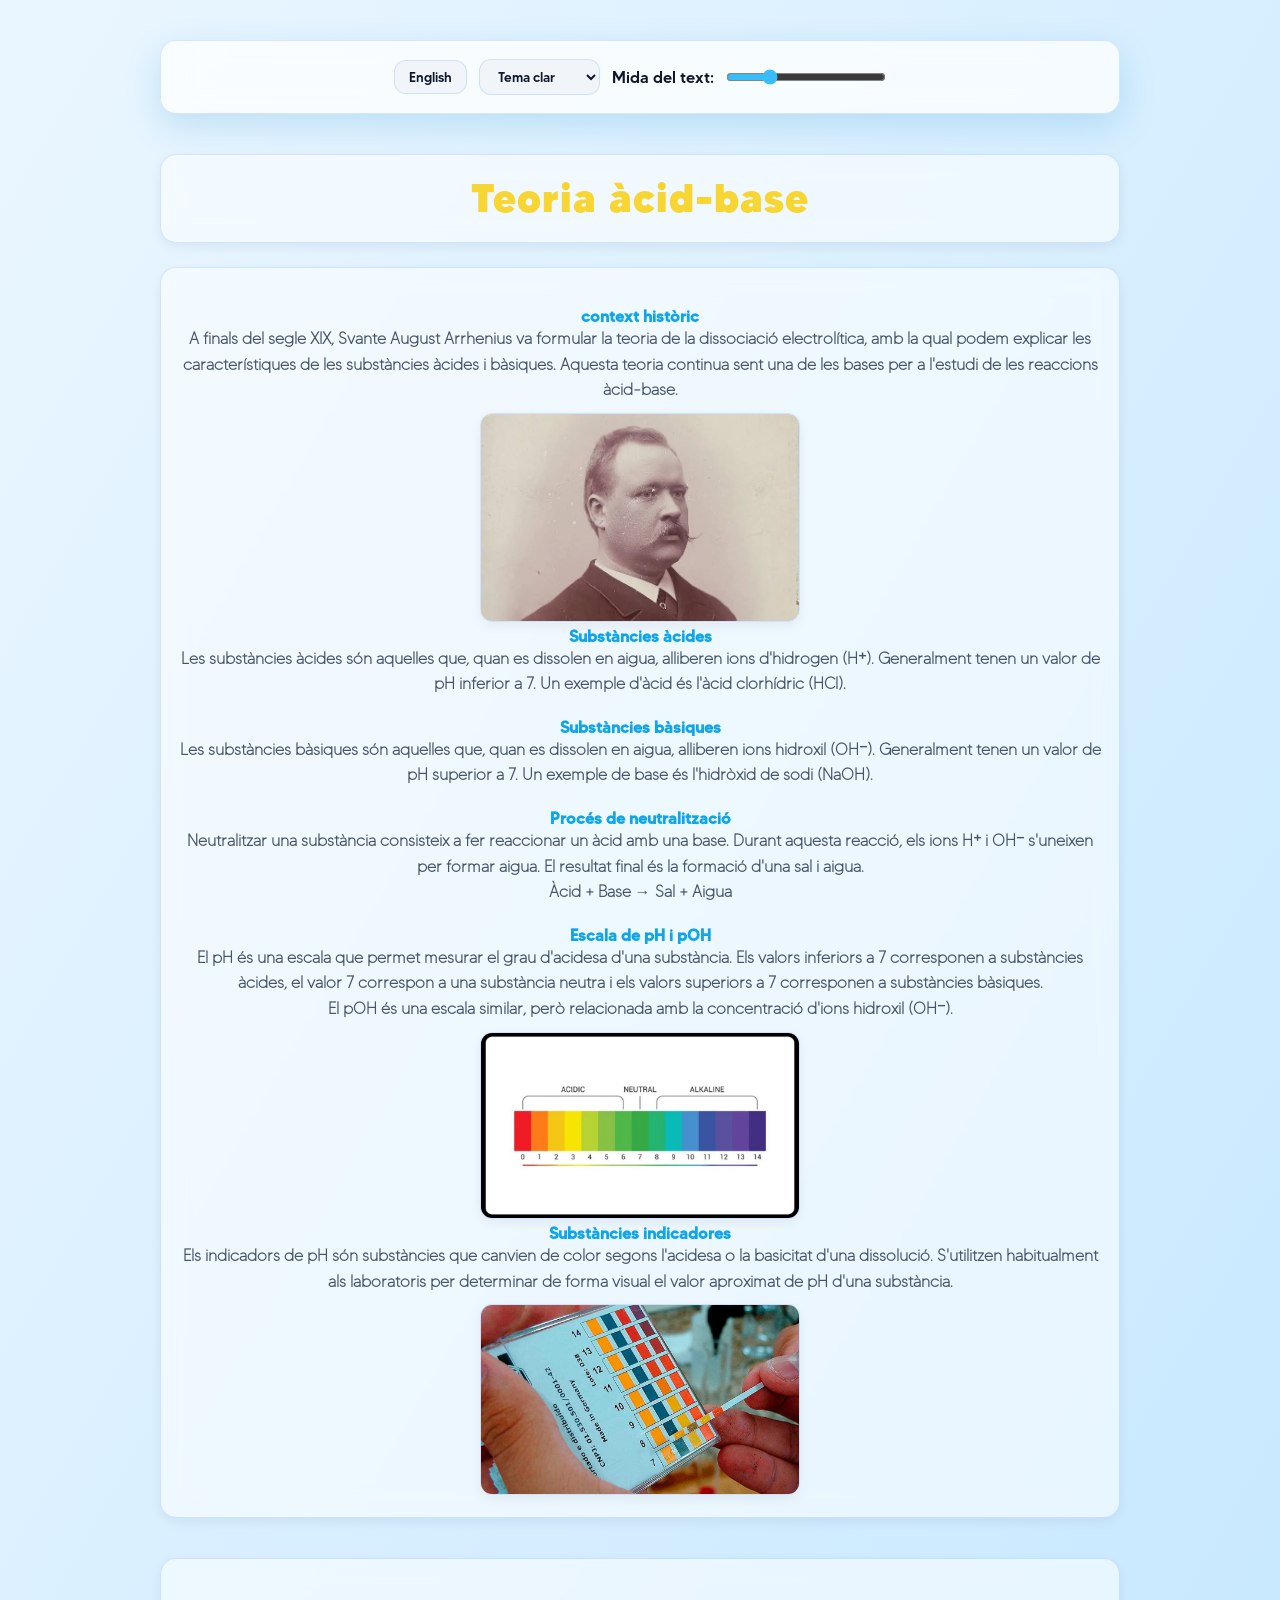
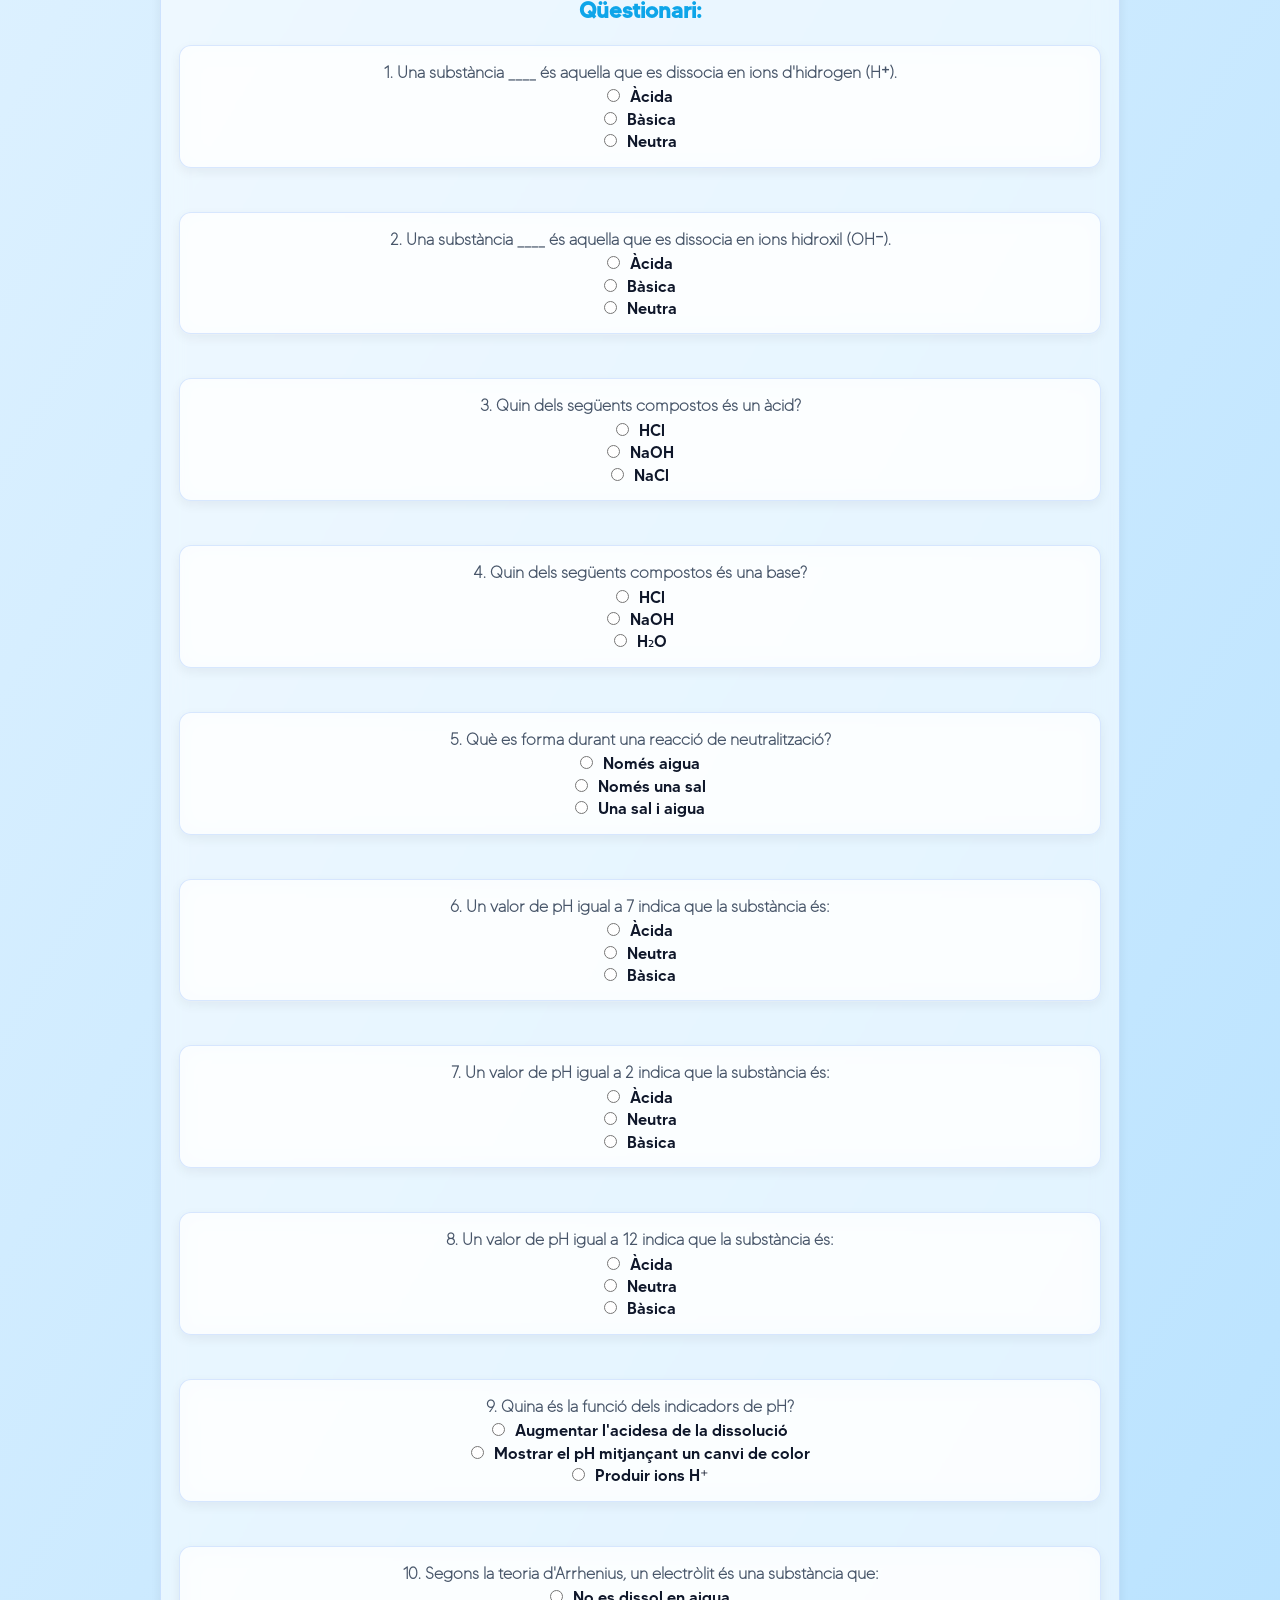
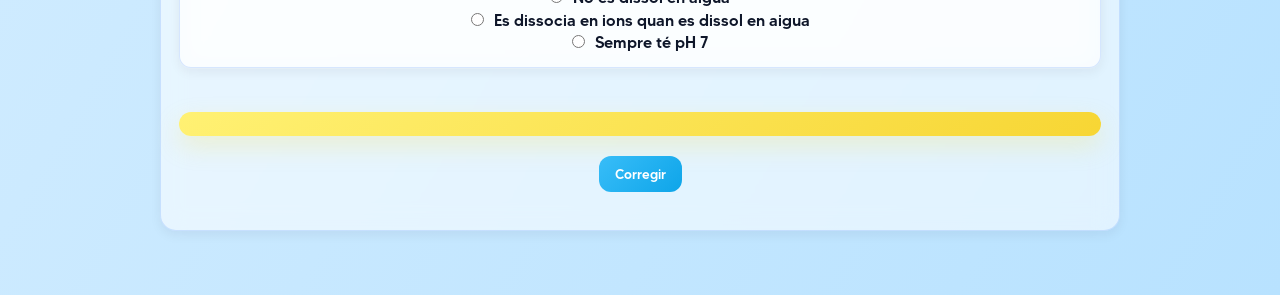
==== html_simulator.html @ 4e43cab1 "broken links" ====
<!doctype html>
<html lang="en">
  <head>
    <meta charset="UTF-8" />
    <meta name="viewport" content="width=device-width, initial-scale=1.0" />
    <link
      rel="icon"
      type="image/png"
      href="folder_images/images_icon/favicon.png"
    />
    <link
      id="paletteCSS"
      rel="stylesheet"
      href="folders_css/css_palette_light.css"
    />

    <link rel="stylesheet" href="folders_css/css_base_simulator.css" />

    <title>simulator_page</title>
  </head>

  <body>
    <header>
      <div id="settings">
        <button id="languageButton">English</button>

        <select id="themeSelector">
          <option value="default">Tema clar</option>
          <option value="dark">Tema fosc</option>
          <option value="highContrast">Alt contrast</option>
        </select>

        <label for="fontSlider">Mida del text:</label>

        <input type="range" id="fontSlider" min="14" max="30" value="18" />
      </div>
    </header>

    <main>
      <div id="header">
        <h1 id="pageTitle">Teoria àcid-base</h1>
      </div>

      <div id="main_text">
        <br />
        <h2 id="historicTitle">context històric</h2>
        <p id="historicText">
          A finals del segle XIX, Svante August Arrhenius va formular la teoria
          de la dissociació electrolítica, amb la qual podem explicar les
          característiques de les substàncies àcides i bàsiques. Aquesta teoria
          continua sent una de les bases per a l'estudi de les reaccions
          àcid-base.
        </p>
        <img src="/folder_images/images_teoria/Arrhenius.png" alt="fotografia d'Arrhenius">
        <br />
        <h2 id="acidsTitle">Substàncies àcides</h2>
        <p id="acidsText">
          Les substàncies àcides són aquelles que, quan es dissolen en aigua,
          alliberen ions d'hidrogen (H⁺). Generalment tenen un valor de pH
          inferior a 7. Un exemple d'àcid és l'àcid clorhídric (HCl).
        </p>
        <br />
        <h2 id="basesTitle">Substàncies bàsiques</h2>
        <p id="basesText">
          Les substàncies bàsiques són aquelles que, quan es dissolen en aigua,
          alliberen ions hidroxil (OH⁻). Generalment tenen un valor de pH
          superior a 7. Un exemple de base és l'hidròxid de sodi (NaOH).
        </p>
        <br />
        <h2 id="neutralizationTitle">Procés de neutralització</h2>
        <p id="neutralizationText">
          Neutralitzar una substància consisteix a fer reaccionar un àcid amb
          una base. Durant aquesta reacció, els ions H⁺ i OH⁻ s'uneixen per
          formar aigua. El resultat final és la formació d'una sal i aigua.
          <br />
          Àcid + Base → Sal + Aigua
        </p>
        <br />
        <h2 id="pHTitle">Escala de pH i pOH</h2>
        <p id="pHText">
          El pH és una escala que permet mesurar el grau d'acidesa d'una
          substància. Els valors inferiors a 7 corresponen a substàncies àcides,
          el valor 7 correspon a una substància neutra i els valors superiors a
          7 corresponen a substàncies bàsiques. <br />
          El pOH és una escala similar, però relacionada amb la concentració
          d'ions hidroxil (OH⁻).
        </p>
        <img src="/folder_images/images_teoria/escala.png" alt="escala de pH">
        <br />
        <h2 id="indicatorsTitle">Substàncies indicadores</h2>
        <p id="indicatorsText">
          Els indicadors de pH són substàncies que canvien de color segons
          l'acidesa o la basicitat d'una dissolució. S'utilitzen habitualment
          als laboratoris per determinar de forma visual el valor aproximat de
          pH d'una substància.
        </p>
        <img src="/folder_images/images_teoria/paper.png" alt="paper indicador">
        <br />
      </main>

      <div id="game">
        <br />
        <h2 id="quizTitle">Qüestionari:</h2>
        <br />
        <div class="question">
          <p id="q1text">
            1. Una substància ____ és aquella que es dissocia en ions d'hidrogen
            (H⁺).
          </p>

          <label
            ><input type="radio" name="q1" value="a" />
            <span id="q1a">Àcida</span></label
          ><br />
          <label
            ><input type="radio" name="q1" value="b" />
            <span id="q1b">Bàsica</span></label
          ><br />
          <label
            ><input type="radio" name="q1" value="c" />
            <span id="q1c">Neutra</span></label
          ><br />
        </div>

        <br />

        <div class="question">
          <p id="q2text">
            2. Una substància ____ és aquella que es dissocia en ions hidroxil
            (OH⁻).
          </p>

          <label
            ><input type="radio" name="q2" value="a" />
            <span id="q2a">Àcida</span></label
          ><br />
          <label
            ><input type="radio" name="q2" value="b" />
            <span id="q2b">Bàsica</span></label
          ><br />
          <label
            ><input type="radio" name="q2" value="c" />
            <span id="q2c">Neutra</span></label
          ><br />
        </div>

        <br />

        <div class="question">
          <p id="q3text">3. Quin dels següents compostos és un àcid?</p>

          <label
            ><input type="radio" name="q3" value="a" />
            <span id="q3a">HCl</span></label
          ><br />
          <label
            ><input type="radio" name="q3" value="b" />
            <span id="q3b">NaOH</span></label
          ><br />
          <label
            ><input type="radio" name="q3" value="c" />
            <span id="q3c">NaCl</span></label
          ><br />
        </div>

        <br />

        <div class="question">
          <p id="q4text">4. Quin dels següents compostos és una base?</p>

          <label
            ><input type="radio" name="q4" value="a" />
            <span id="q4a">HCl</span></label
          ><br />
          <label
            ><input type="radio" name="q4" value="b" />
            <span id="q4b">NaOH</span></label
          ><br />
          <label
            ><input type="radio" name="q4" value="c" />
            <span id="q4c">H₂O</span></label
          ><br />
        </div>

        <br />

        <div class="question">
          <p id="q5text">
            5. Què es forma durant una reacció de neutralització?
          </p>

          <label
            ><input type="radio" name="q5" value="a" />
            <span id="q5a">Només aigua</span></label
          ><br />
          <label
            ><input type="radio" name="q5" value="b" />
            <span id="q5b">Només una sal</span></label
          ><br />
          <label
            ><input type="radio" name="q5" value="c" />
            <span id="q5c">Una sal i aigua</span></label
          ><br />
        </div>

        <br />

        <div class="question">
          <p id="q6text">
            6. Un valor de pH igual a 7 indica que la substància és:
          </p>

          <label
            ><input type="radio" name="q6" value="a" />
            <span id="q6a">Àcida</span></label
          ><br />
          <label
            ><input type="radio" name="q6" value="b" />
            <span id="q6b">Neutra</span></label
          ><br />
          <label
            ><input type="radio" name="q6" value="c" />
            <span id="q6c">Bàsica</span></label
          ><br />
        </div>

        <br />

        <div class="question">
          <p id="q7text">
            7. Un valor de pH igual a 2 indica que la substància és:
          </p>

          <label
            ><input type="radio" name="q7" value="a" />
            <span id="q7a">Àcida</span></label
          ><br />
          <label
            ><input type="radio" name="q7" value="b" />
            <span id="q7b">Neutra</span></label
          ><br />
          <label
            ><input type="radio" name="q7" value="c" />
            <span id="q7c">Bàsica</span></label
          ><br />
        </div>

        <br />

        <div class="question">
          <p id="q8text">
            8. Un valor de pH igual a 12 indica que la substància és:
          </p>

          <label
            ><input type="radio" name="q8" value="a" />
            <span id="q8a">Àcida</span></label
          ><br />
          <label
            ><input type="radio" name="q8" value="b" />
            <span id="q8b">Neutra</span></label
          ><br />
          <label
            ><input type="radio" name="q8" value="c" />
            <span id="q8c">Bàsica</span></label
          ><br />
        </div>

        <br />

        <div class="question">
          <p id="q9text">9. Quina és la funció dels indicadors de pH?</p>

          <label
            ><input type="radio" name="q9" value="a" />
            <span id="q9a">Augmentar l'acidesa de la dissolució</span></label
          ><br />
          <label
            ><input type="radio" name="q9" value="b" />
            <span id="q9b"
              >Mostrar el pH mitjançant un canvi de color</span
            ></label
          ><br />
          <label
            ><input type="radio" name="q9" value="c" />
            <span id="q9c">Produir ions H⁺</span></label
          ><br />
        </div>

        <br />

        <div class="question">
          <p id="q10text">
            10. Segons la teoria d'Arrhenius, un electròlit és una substància
            que:
          </p>

          <label
            ><input type="radio" name="q10" value="a" />
            <span id="q10a">No es dissol en aigua</span></label
          ><br />
          <label
            ><input type="radio" name="q10" value="b" />
            <span id="q10b"
              >Es dissocia en ions quan es dissol en aigua</span
            ></label
          ><br />
          <label
            ><input type="radio" name="q10" value="c" />
            <span id="q10c">Sempre té pH 7</span></label
          ><br />
        </div>

        <br />
        <p id="resultat"></p>
        <br />

        <button id="res">Corregir</button>

        <br /><br />
      </div>
    </div>
    <div id="loader"></div>

    <script src="folders_js/corregir_resultat.js"></script>
    <script src="folders_js/accessibility.js"></script>
    <script src="folders_js/loader.js"></script>
  </body>
</html>
---- folders_css/css_palette_light.css ----
:root {
  /* =========================
     BACKGROUND SYSTEM
  ========================= */

  --bg-1: #eaf6ff;
  --bg-2: #9fd8ff;
  --bg-3: #349edf;

  --bg-gradient: linear-gradient(
    120deg,
    var(--bg-1),
    var(--bg-2),
    var(--bg-3)
  );

  /* animated background */
  --bg-size: 300% 300%;

  /* =========================
     SURFACES / GLASS
  ========================= */

  --glass: rgba(255, 255, 255, 0.55);
  --glass-strong: rgba(255, 255, 255, 0.75);

  --surface: rgba(255, 255, 255, 0.9);
  --surface-soft: rgba(255, 255, 255, 0.65);
  --surface-alt: #f1f5f9;

  /* =========================
     TEXT
  ========================= */

  --text: #0f172a;
  --muted: #475569;

  /* =========================
     PRIMARY BLUE SYSTEM
  ========================= */

  --primary: #38bdf8;
  --primary-dark: #0ea5e9;

  --primary-hover-gradient: linear-gradient(
    135deg,
    var(--primary),
    var(--primary-dark)
  );

  /* =========================
     ACCENT YELLOW SYSTEM
  ========================= */

  --accent: #f7d634;
  --accent-light: #fff173;

  --accent-gradient: linear-gradient(
    135deg,
    var(--accent-light),
    var(--accent)
  );

  /* =========================
     BORDERS
  ========================= */

  --border: rgba(59, 130, 246, 0.18);
  --border-soft: rgba(15, 23, 42, 0.08);

  /* =========================
     SHADOWS
  ========================= */

  --shadow: 0 12px 35px rgba(2, 132, 199, 0.18);
  --shadow-soft: 0 4px 12px rgba(15, 23, 42, 0.06);
  --shadow-hover: 0 18px 45px rgba(2, 132, 199, 0.22);

  --shadow-accent: 0 10px 25px rgba(253, 224, 71, 0.25);

  /* =========================
     EFFECTS
  ========================= */

  --blur: blur(12px);
  --blur-strong: blur(14px);

  /* =========================
     RADIUS / SPACING
  ========================= */

  --radius: 16px;
  --radius-sm: 12px;
}
---- folders_css/css_base_simulator.css ----
@font-face {
  font-family: bold_font;
  src: url(../folders_fonts/black.otf);
}@font-face {
  font-family:medium_font;
  src: url(../folders_fonts/medium.otf);
}@font-face {
   font-family:thin_font;
  src: url(../folders_fonts/thin.otf);
}

* {
  margin: 0;
  padding: 0;
  box-sizing: border-box;
  font-family: medium_font;
  justify-content: center;
  align-items: center;
}

#main_text,
#main_text * {
  font-size: inherit;
}

/* =========================
   BODY (ANIMATED GRADIENT)
========================= */

body {
  width: 100%;
  max-width: 1000px;
  margin: 0 auto;

  padding: 40px 20px;

  display: grid;
  gap: 16px;

  color: var(--text);

  background: var(--bg-gradient);
  background-size: var(--bg-size);

  animation: bgFlow 12s ease infinite;
  align-items: center;

}

@keyframes bgFlow {
  0% { background-position: 0% 50%; }
  50% { background-position: 100% 50%; }
  100% { background-position: 0% 50%; }
}

/* =========================
   TYPOGRAPHY
========================= */

h1 {
  align-items: center;
  justify-content: center;
  text-align: center;
  font-size: 40px;
  letter-spacing: 1px;
  color: var(--accent);
  font-family: bold_font;
}

h2 {
    align-items: center;
  justify-content: center;
  text-align: center;
  font-size: 22px;
  color: var(--primary-dark);
  font-family: medium_font;
}

p {
  color: var(--muted);
  line-height: 1.6;
  font-family: thin_font;
  font-weight: bold;
}

/* =========================
   CONTAINERS
========================= */

div {
    align-items: center;
  justify-content: center;
  text-align: center;
  background: var(--glass);
  border: 1px solid var(--border);

  border-radius: var(--radius);
  box-shadow: var(--shadow-soft);

  backdrop-filter: var(--blur);

  padding: 18px;

  transition: transform 0.25s ease, box-shadow 0.25s ease;
margin-bottom: 24px;
}


div:hover {
  transform: translateY(-2px);
  box-shadow: var(--shadow-hover);
}

/* =========================
   SETTINGS BAR
========================= */

#settings {
  display: flex;
  gap: 12px;
  align-items: center;
  flex-wrap: wrap;

  background: var(--glass-strong);
  backdrop-filter: var(--blur-strong);

  border: 1px solid var(--border);

  border-radius: var(--radius);

  box-shadow: var(--shadow);
}

/* =========================
   BUTTONS
========================= */

button,
select {
  padding: 8px 14px;

  border-radius: var(--radius-sm);
  border: 1px solid var(--border);

  background: var(--surface-alt);
  color: var(--text);

  cursor: pointer;

  transition: all 0.2s ease;
}

button:hover,
select:hover {
  background: var(--primary);
  color: white;
  border-color: var(--primary);
}

/* =========================
   SLIDER
========================= */

input[type="range"] {
  width: 160px;
  accent-color: var(--primary);
}

/* =========================
   QUESTIONS
========================= */

.question {
  padding: 14px;
  border-radius: var(--radius-sm);

  background: var(--surface-soft);
  border: 1px solid var(--border);

  backdrop-filter: var(--blur);
}

.question:hover {
  transform: scale(1.01);
  transition: 0.2s ease;
}

/* =========================
   IMAGES
========================= */

img {
  width: 100%;
  max-width: 320px;

  margin-top: 10px;

  border-radius: var(--radius-sm);
  border: 1px solid var(--border);

  box-shadow: var(--shadow-soft);

  transition: transform 0.3s ease;
}

img:hover {
  transform: scale(1.02) rotate(0.3deg);
}

/* =========================
   RESULT BOX
========================= */

#resultat {
  font-size: 18px;
  font-weight: 600;

  padding: 12px;
  border-radius: var(--radius-sm);

  background: var(--accent-gradient);
  color: var(--text);

  box-shadow: var(--shadow-accent);

  animation: popIn 0.4s ease;
}

@keyframes popIn {
  from {
    opacity: 0;
    transform: scale(0.95);
  }
  to {
    opacity: 1;
    transform: scale(1);
  }
}

/* =========================
   BUTTON PRIMARY
========================= */

#res {
  padding: 10px 16px;
  border-radius: var(--radius-sm);

  background: var(--primary-hover-gradient);
  color: white;

  border: none;
  cursor: pointer;

  transition: all 0.2s ease;
}

#res:hover {
  filter: brightness(1.1);
  transform: translateY(-2px);
}

#res:active {
  transform: scale(0.98);
}



.question label {
  font-size: inherit;
  line-height: 1.4;
}

.question input {
  transform: scale(1);
  margin-right: 6px;
}


#main_text {
  --font-size: 18px;
  font-size: var(--font-size);
}

#main_text,
#main_text * {
  font-size: inherit;
}



#loader {
  position: fixed;
  inset: 0;
  z-index: 9999;

  background: linear-gradient(120deg, #1a72d7, #003297);

  display: flex;
  justify-content: center;
  align-items: center;

  opacity: 1;
  transition: opacity 0.5s ease;
}
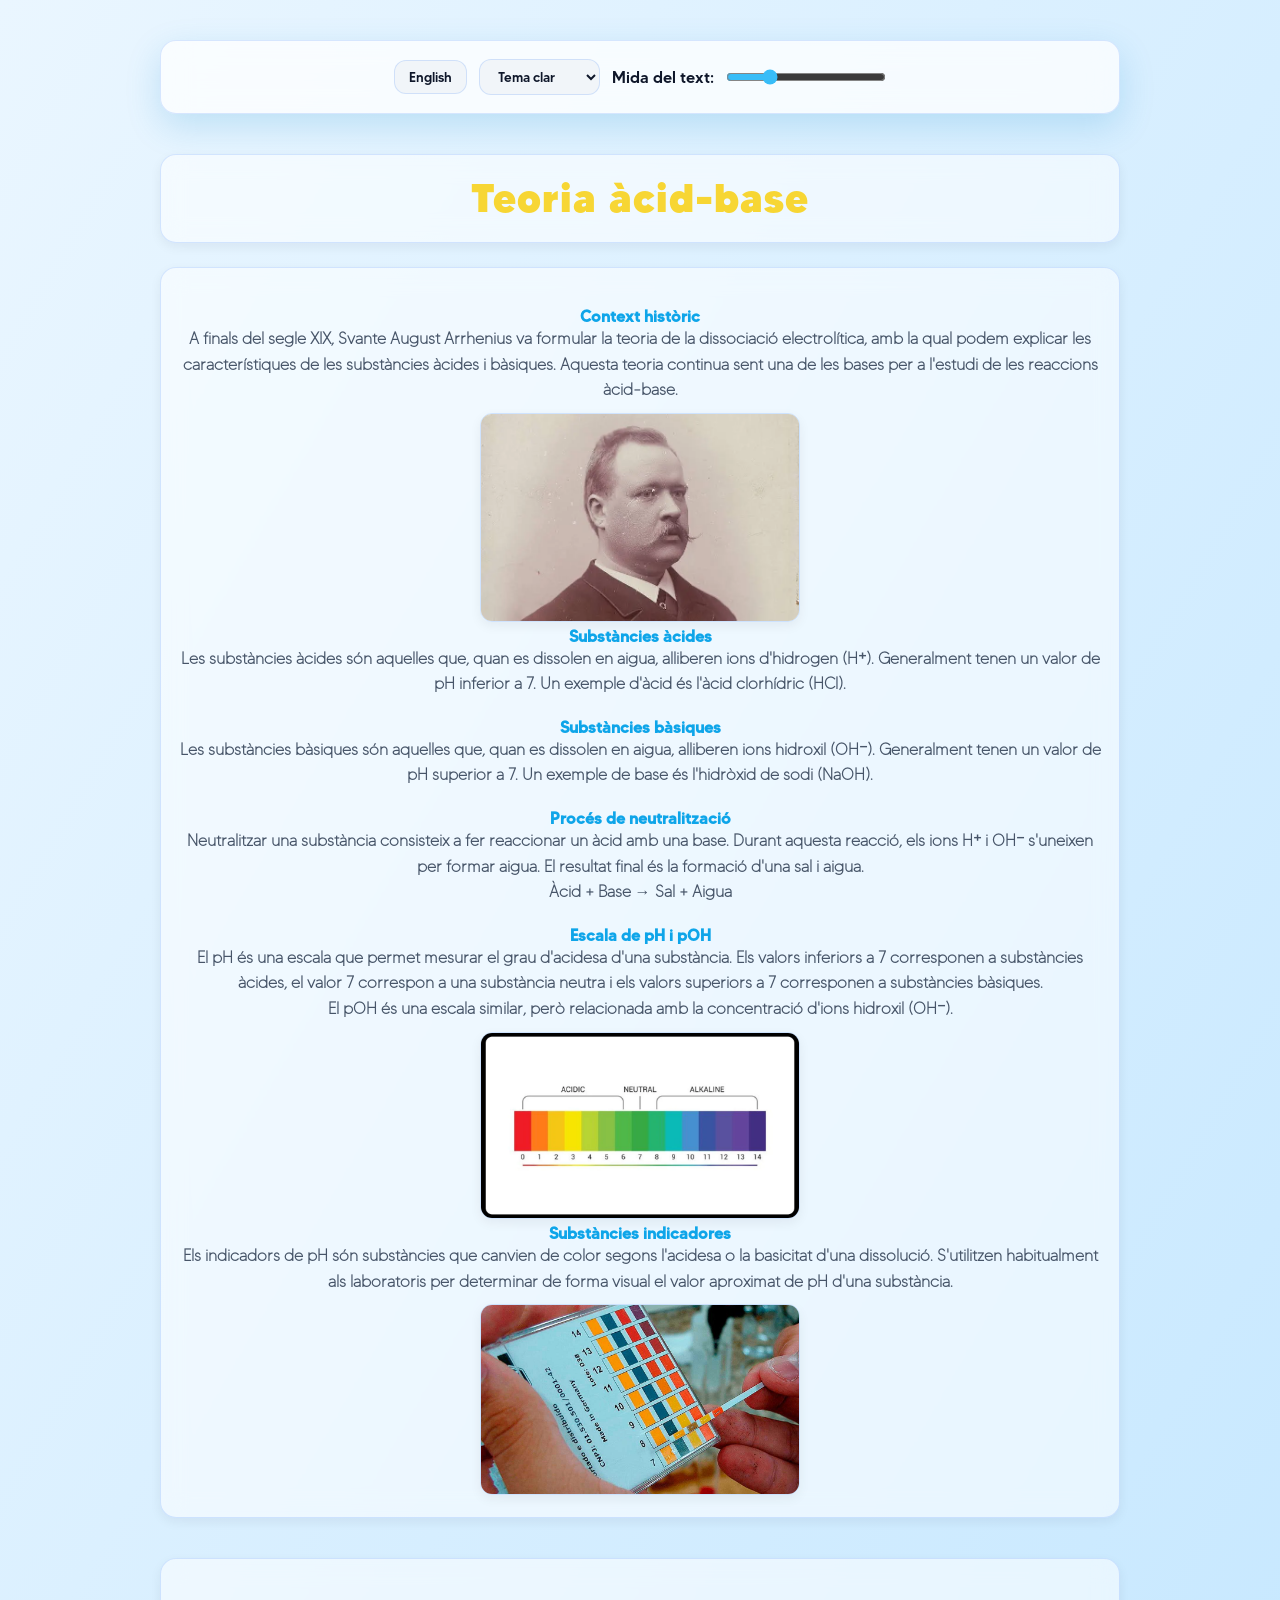
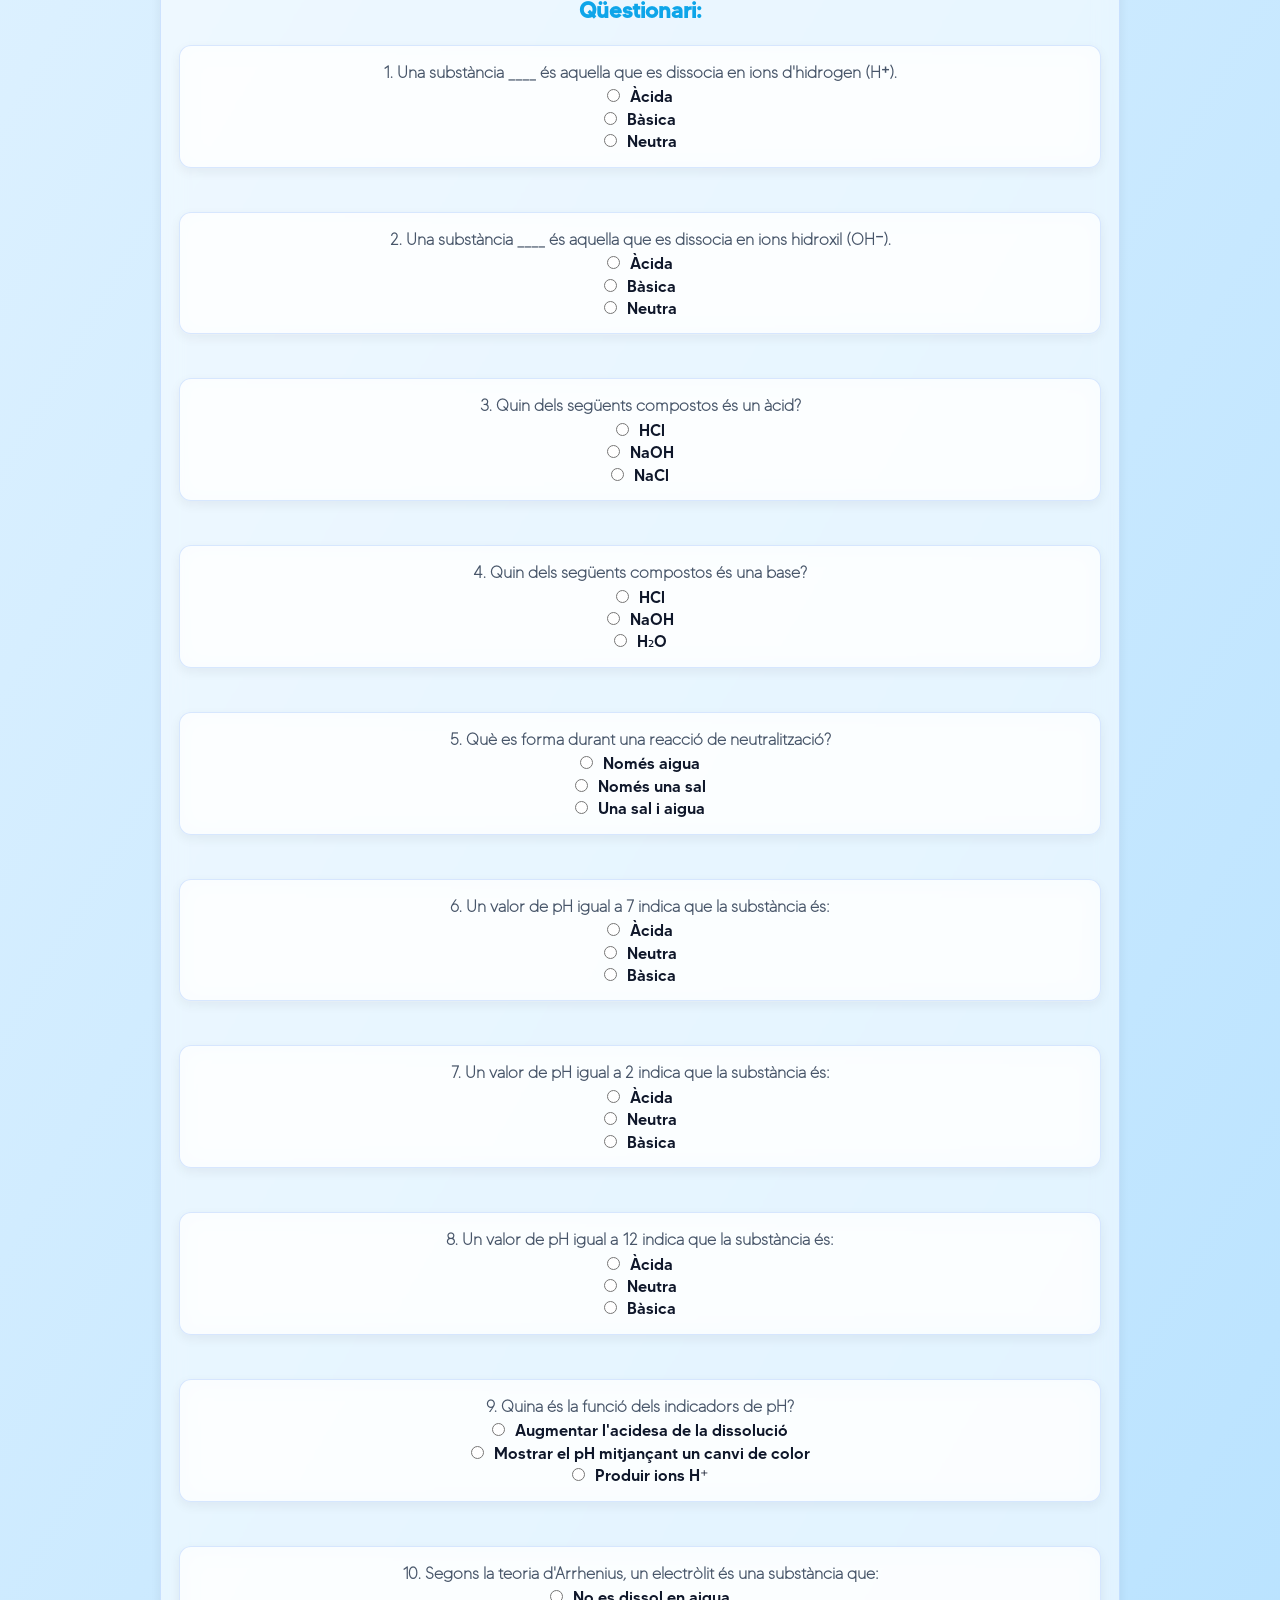
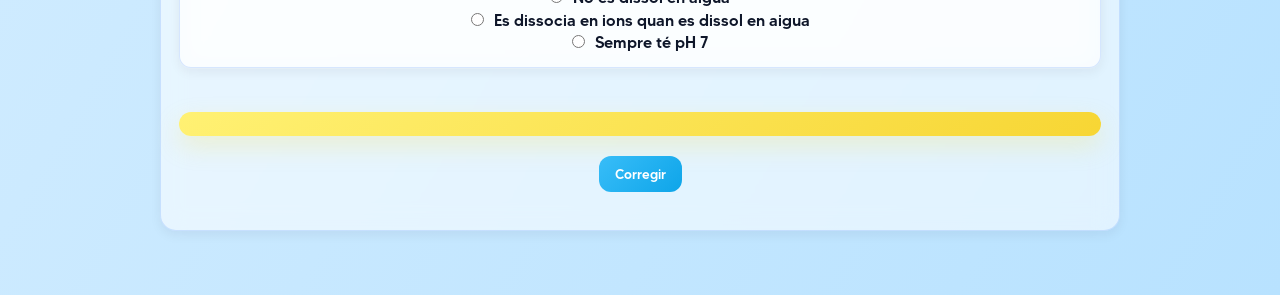
==== commit 67e2ef64: "for Andy" ====
--- a/html_simulator.html
+++ b/html_simulator.html
@@ -1,329 +1,260 @@
 <!doctype html>
-<html lang="en">
-  <head>
-    <meta charset="UTF-8" />
-    <meta name="viewport" content="width=device-width, initial-scale=1.0" />
-    <link
-      rel="icon"
-      type="image/png"
-      href="folder_images/images_icon/favicon.png"
-    />
-    <link
-      id="paletteCSS"
-      rel="stylesheet"
-      href="folders_css/css_palette_light.css"
-    />
-
-    <link rel="stylesheet" href="folders_css/css_base_simulator.css" />
-
-    <title>simulator_page</title>
-  </head>
-
-  <body>
-    <header>
-      <div id="settings">
-        <button id="languageButton">English</button>
-
-        <select id="themeSelector">
-          <option value="default">Tema clar</option>
-          <option value="dark">Tema fosc</option>
-          <option value="highContrast">Alt contrast</option>
-        </select>
-
-        <label for="fontSlider">Mida del text:</label>
-
-        <input type="range" id="fontSlider" min="14" max="30" value="18" />
-      </div>
-    </header>
-
-    <main>
-      <div id="header">
-        <h1 id="pageTitle">Teoria àcid-base</h1>
-      </div>
-
-      <div id="main_text">
-        <br />
-        <h2 id="historicTitle">context històric</h2>
-        <p id="historicText">
-          A finals del segle XIX, Svante August Arrhenius va formular la teoria
-          de la dissociació electrolítica, amb la qual podem explicar les
-          característiques de les substàncies àcides i bàsiques. Aquesta teoria
-          continua sent una de les bases per a l'estudi de les reaccions
-          àcid-base.
-        </p>
-        <img src="/folder_images/images_teoria/Arrhenius.png" alt="fotografia d'Arrhenius">
-        <br />
-        <h2 id="acidsTitle">Substàncies àcides</h2>
-        <p id="acidsText">
-          Les substàncies àcides són aquelles que, quan es dissolen en aigua,
-          alliberen ions d'hidrogen (H⁺). Generalment tenen un valor de pH
-          inferior a 7. Un exemple d'àcid és l'àcid clorhídric (HCl).
-        </p>
-        <br />
-        <h2 id="basesTitle">Substàncies bàsiques</h2>
-        <p id="basesText">
-          Les substàncies bàsiques són aquelles que, quan es dissolen en aigua,
-          alliberen ions hidroxil (OH⁻). Generalment tenen un valor de pH
-          superior a 7. Un exemple de base és l'hidròxid de sodi (NaOH).
-        </p>
-        <br />
-        <h2 id="neutralizationTitle">Procés de neutralització</h2>
-        <p id="neutralizationText">
-          Neutralitzar una substància consisteix a fer reaccionar un àcid amb
-          una base. Durant aquesta reacció, els ions H⁺ i OH⁻ s'uneixen per
-          formar aigua. El resultat final és la formació d'una sal i aigua.
-          <br />
-          Àcid + Base → Sal + Aigua
-        </p>
-        <br />
-        <h2 id="pHTitle">Escala de pH i pOH</h2>
-        <p id="pHText">
-          El pH és una escala que permet mesurar el grau d'acidesa d'una
-          substància. Els valors inferiors a 7 corresponen a substàncies àcides,
-          el valor 7 correspon a una substància neutra i els valors superiors a
-          7 corresponen a substàncies bàsiques. <br />
-          El pOH és una escala similar, però relacionada amb la concentració
-          d'ions hidroxil (OH⁻).
-        </p>
-        <img src="/folder_images/images_teoria/escala.png" alt="escala de pH">
-        <br />
-        <h2 id="indicatorsTitle">Substàncies indicadores</h2>
-        <p id="indicatorsText">
-          Els indicadors de pH són substàncies que canvien de color segons
-          l'acidesa o la basicitat d'una dissolució. S'utilitzen habitualment
-          als laboratoris per determinar de forma visual el valor aproximat de
-          pH d'una substància.
-        </p>
-        <img src="/folder_images/images_teoria/paper.png" alt="paper indicador">
-        <br />
-      </main>
-
-      <div id="game">
-        <br />
-        <h2 id="quizTitle">Qüestionari:</h2>
-        <br />
-        <div class="question">
-          <p id="q1text">
-            1. Una substància ____ és aquella que es dissocia en ions d'hidrogen
-            (H⁺).
-          </p>
-
-          <label
-            ><input type="radio" name="q1" value="a" />
-            <span id="q1a">Àcida</span></label
-          ><br />
-          <label
-            ><input type="radio" name="q1" value="b" />
-            <span id="q1b">Bàsica</span></label
-          ><br />
-          <label
-            ><input type="radio" name="q1" value="c" />
-            <span id="q1c">Neutra</span></label
-          ><br />
-        </div>
-
-        <br />
-
-        <div class="question">
-          <p id="q2text">
-            2. Una substància ____ és aquella que es dissocia en ions hidroxil
-            (OH⁻).
-          </p>
-
-          <label
-            ><input type="radio" name="q2" value="a" />
-            <span id="q2a">Àcida</span></label
-          ><br />
-          <label
-            ><input type="radio" name="q2" value="b" />
-            <span id="q2b">Bàsica</span></label
-          ><br />
-          <label
-            ><input type="radio" name="q2" value="c" />
-            <span id="q2c">Neutra</span></label
-          ><br />
-        </div>
-
-        <br />
-
-        <div class="question">
-          <p id="q3text">3. Quin dels següents compostos és un àcid?</p>
-
-          <label
-            ><input type="radio" name="q3" value="a" />
-            <span id="q3a">HCl</span></label
-          ><br />
-          <label
-            ><input type="radio" name="q3" value="b" />
-            <span id="q3b">NaOH</span></label
-          ><br />
-          <label
-            ><input type="radio" name="q3" value="c" />
-            <span id="q3c">NaCl</span></label
-          ><br />
-        </div>
-
-        <br />
-
-        <div class="question">
-          <p id="q4text">4. Quin dels següents compostos és una base?</p>
-
-          <label
-            ><input type="radio" name="q4" value="a" />
-            <span id="q4a">HCl</span></label
-          ><br />
-          <label
-            ><input type="radio" name="q4" value="b" />
-            <span id="q4b">NaOH</span></label
-          ><br />
-          <label
-            ><input type="radio" name="q4" value="c" />
-            <span id="q4c">H₂O</span></label
-          ><br />
-        </div>
-
-        <br />
-
-        <div class="question">
-          <p id="q5text">
-            5. Què es forma durant una reacció de neutralització?
-          </p>
-
-          <label
-            ><input type="radio" name="q5" value="a" />
-            <span id="q5a">Només aigua</span></label
-          ><br />
-          <label
-            ><input type="radio" name="q5" value="b" />
-            <span id="q5b">Només una sal</span></label
-          ><br />
-          <label
-            ><input type="radio" name="q5" value="c" />
-            <span id="q5c">Una sal i aigua</span></label
-          ><br />
-        </div>
-
-        <br />
-
-        <div class="question">
-          <p id="q6text">
-            6. Un valor de pH igual a 7 indica que la substància és:
-          </p>
-
-          <label
-            ><input type="radio" name="q6" value="a" />
-            <span id="q6a">Àcida</span></label
-          ><br />
-          <label
-            ><input type="radio" name="q6" value="b" />
-            <span id="q6b">Neutra</span></label
-          ><br />
-          <label
-            ><input type="radio" name="q6" value="c" />
-            <span id="q6c">Bàsica</span></label
-          ><br />
-        </div>
-
-        <br />
-
-        <div class="question">
-          <p id="q7text">
-            7. Un valor de pH igual a 2 indica que la substància és:
-          </p>
-
-          <label
-            ><input type="radio" name="q7" value="a" />
-            <span id="q7a">Àcida</span></label
-          ><br />
-          <label
-            ><input type="radio" name="q7" value="b" />
-            <span id="q7b">Neutra</span></label
-          ><br />
-          <label
-            ><input type="radio" name="q7" value="c" />
-            <span id="q7c">Bàsica</span></label
-          ><br />
-        </div>
-
-        <br />
-
-        <div class="question">
-          <p id="q8text">
-            8. Un valor de pH igual a 12 indica que la substància és:
-          </p>
-
-          <label
-            ><input type="radio" name="q8" value="a" />
-            <span id="q8a">Àcida</span></label
-          ><br />
-          <label
-            ><input type="radio" name="q8" value="b" />
-            <span id="q8b">Neutra</span></label
-          ><br />
-          <label
-            ><input type="radio" name="q8" value="c" />
-            <span id="q8c">Bàsica</span></label
-          ><br />
-        </div>
-
-        <br />
-
-        <div class="question">
-          <p id="q9text">9. Quina és la funció dels indicadors de pH?</p>
-
-          <label
-            ><input type="radio" name="q9" value="a" />
-            <span id="q9a">Augmentar l'acidesa de la dissolució</span></label
-          ><br />
-          <label
-            ><input type="radio" name="q9" value="b" />
-            <span id="q9b"
-              >Mostrar el pH mitjançant un canvi de color</span
-            ></label
-          ><br />
-          <label
-            ><input type="radio" name="q9" value="c" />
-            <span id="q9c">Produir ions H⁺</span></label
-          ><br />
-        </div>
-
-        <br />
-
-        <div class="question">
-          <p id="q10text">
-            10. Segons la teoria d'Arrhenius, un electròlit és una substància
-            que:
-          </p>
-
-          <label
-            ><input type="radio" name="q10" value="a" />
-            <span id="q10a">No es dissol en aigua</span></label
-          ><br />
-          <label
-            ><input type="radio" name="q10" value="b" />
-            <span id="q10b"
-              >Es dissocia en ions quan es dissol en aigua</span
-            ></label
-          ><br />
-          <label
-            ><input type="radio" name="q10" value="c" />
-            <span id="q10c">Sempre té pH 7</span></label
-          ><br />
-        </div>
-
-        <br />
-        <p id="resultat"></p>
-        <br />
-
-        <button id="res">Corregir</button>
-
-        <br /><br />
-      </div>
-    </div>
-    <div id="loader"></div>
-
-    <script src="folders_js/corregir_resultat.js"></script>
-    <script src="folders_js/accessibility.js"></script>
-    <script src="folders_js/loader.js"></script>
-  </body>
-</html>
+<html lang="ca">
+
+<head>
+  <meta charset="UTF-8" />
+  <meta name="viewport" content="width=device-width, initial-scale=1.0" />
+  <link rel="icon" type="image/png" href="folders_images/images_icon/favicon.png" />
+  <link id="paletteCSS" rel="stylesheet" href="folders_css/css_palette_light.css" />
+
+  <link rel="stylesheet" href="folders_css/css_base_simulator.css" />
+
+  <title>simulator_page</title>
+</head>
+
+<body>
+  <header>
+    <div id="settings">
+      <button id="languageButton">English</button>
+
+      <select id="themeSelector">
+        <option value="default">Tema clar</option>
+        <option value="dark">Tema fosc</option>
+        <option value="highContrast">Alt contrast</option>
+      </select>
+
+      <label for="fontSlider">Mida del text:</label>
+
+      <input type="range" id="fontSlider" min="14" max="30" value="18" />
+    </div>
+  </header>
+
+  <main>
+    <div id="header">
+      <h1 id="pageTitle">Teoria àcid-base</h1>
+    </div>
+
+    <div id="main_text">
+      <br>
+      <h2 id="historicTitle">Context històric</h2>
+      <p id="historicText">
+        A finals del segle XIX, Svante August Arrhenius va formular la teoria
+        de la dissociació electrolítica, amb la qual podem explicar les
+        característiques de les substàncies àcides i bàsiques. Aquesta teoria
+        continua sent una de les bases per a l'estudi de les reaccions
+        àcid-base.
+      </p>
+      <img src="./folders_images/images_teoria/Arrhenius.png" alt="fotografia d'Arrhenius">
+      <br>
+      <h2 id="acidsTitle">Substàncies àcides</h2>
+      <p id="acidsText">
+        Les substàncies àcides són aquelles que, quan es dissolen en aigua,
+        alliberen ions d'hidrogen (H⁺). Generalment tenen un valor de pH
+        inferior a 7. Un exemple d'àcid és l'àcid clorhídric (HCl).
+      </p>
+      <br>
+      <h2 id="basesTitle">Substàncies bàsiques</h2>
+      <p id="basesText">
+        Les substàncies bàsiques són aquelles que, quan es dissolen en aigua,
+        alliberen ions hidroxil (OH⁻). Generalment tenen un valor de pH
+        superior a 7. Un exemple de base és l'hidròxid de sodi (NaOH).
+      </p>
+      <br>
+      <h2 id="neutralizationTitle">Procés de neutralització</h2>
+      <p id="neutralizationText">
+        Neutralitzar una substància consisteix a fer reaccionar un àcid amb
+        una base. Durant aquesta reacció, els ions H⁺ i OH⁻ s'uneixen per
+        formar aigua. El resultat final és la formació d'una sal i aigua.
+        <br>
+        Àcid + Base → Sal + Aigua
+      </p>
+      <br>
+      <h2 id="pHTitle">Escala de pH i pOH</h2>
+      <p id="pHText">
+        El pH és una escala que permet mesurar el grau d'acidesa d'una
+        substància. Els valors inferiors a 7 corresponen a substàncies àcides,
+        el valor 7 correspon a una substància neutra i els valors superiors a
+        7 corresponen a substàncies bàsiques. <br />
+        El pOH és una escala similar, però relacionada amb la concentració
+        d'ions hidroxil (OH⁻).
+      </p>
+      <img src="./folders_images/images_teoria/escala.png" alt="escala de pH">
+      <br>
+      <h2 id="indicatorsTitle">Substàncies indicadores</h2>
+      <p id="indicatorsText">
+        Els indicadors de pH són substàncies que canvien de color segons
+        l'acidesa o la basicitat d'una dissolució. S'utilitzen habitualment
+        als laboratoris per determinar de forma visual el valor aproximat de
+        pH d'una substància.
+      </p>
+      <img src="./folders_images/images_teoria/paper.png" alt="paper indicador">
+      <br>
+    </div>
+  </main>
+
+  <div id="game">
+    <br>
+    <h2 id="quizTitle">Qüestionari:</h2>
+    <br>
+    <div class="question">
+      <p id="q1text">
+        1. Una substància ____ és aquella que es dissocia en ions d'hidrogen
+        (H⁺).
+      </p>
+
+      <label><input type="radio" name="q1" value="a" />
+        <span id="q1a">Àcida</span></label><br>
+      <label><input type="radio" name="q1" value="b" />
+        <span id="q1b">Bàsica</span></label><br>
+      <label><input type="radio" name="q1" value="c" />
+        <span id="q1c">Neutra</span></label><br>
+    </div>
+
+    <br>
+
+    <div class="question">
+      <p id="q2text">
+        2. Una substància ____ és aquella que es dissocia en ions hidroxil
+        (OH⁻).
+      </p>
+
+      <label><input type="radio" name="q2" value="a" />
+        <span id="q2a">Àcida</span></label><br>
+      <label><input type="radio" name="q2" value="b" />
+        <span id="q2b">Bàsica</span></label><br>
+      <label><input type="radio" name="q2" value="c" />
+        <span id="q2c">Neutra</span></label><br>
+    </div>
+
+    <br>
+
+    <div class="question">
+      <p id="q3text">3. Quin dels següents compostos és un àcid?</p>
+
+      <label><input type="radio" name="q3" value="a" />
+        <span id="q3a">HCl</span></label><br>
+      <label><input type="radio" name="q3" value="b" />
+        <span id="q3b">NaOH</span></label><br>
+      <label><input type="radio" name="q3" value="c" />
+        <span id="q3c">NaCl</span></label><br>
+    </div>
+
+    <br>
+
+    <div class="question">
+      <p id="q4text">4. Quin dels següents compostos és una base?</p>
+
+      <label><input type="radio" name="q4" value="a" />
+        <span id="q4a">HCl</span></label><br>
+      <label><input type="radio" name="q4" value="b" />
+        <span id="q4b">NaOH</span></label><br>
+      <label><input type="radio" name="q4" value="c" />
+        <span id="q4c">H₂O</span></label><br>
+    </div>
+
+    <br>
+
+    <div class="question">
+      <p id="q5text">
+        5. Què es forma durant una reacció de neutralització?
+      </p>
+
+      <label><input type="radio" name="q5" value="a" />
+        <span id="q5a">Només aigua</span></label><br>
+      <label><input type="radio" name="q5" value="b">
+        <span id="q5b">Només una sal</span></label><br>
+      <label><input type="radio" name="q5" value="c" />
+        <span id="q5c">Una sal i aigua</span></label><br>
+    </div>
+
+    <br>
+
+    <div class="question">
+      <p id="q6text">
+        6. Un valor de pH igual a 7 indica que la substància és:
+      </p>
+
+      <label><input type="radio" name="q6" value="a" />
+        <span id="q6a">Àcida</span></label><br>
+      <label><input type="radio" name="q6" value="b" />
+        <span id="q6b">Neutra</span></label><br>
+      <label><input type="radio" name="q6" value="c" />
+        <span id="q6c">Bàsica</span></label><br>
+    </div>
+
+    <br>
+
+    <div class="question">
+      <p id="q7text">
+        7. Un valor de pH igual a 2 indica que la substància és:
+      </p>
+
+      <label><input type="radio" name="q7" value="a" />
+        <span id="q7a">Àcida</span></label><br>
+      <label><input type="radio" name="q7" value="b" />
+        <span id="q7b">Neutra</span></label><br>
+      <label><input type="radio" name="q7" value="c" />
+        <span id="q7c">Bàsica</span></label><br>
+    </div>
+
+    <br>
+
+    <div class="question">
+      <p id="q8text">
+        8. Un valor de pH igual a 12 indica que la substància és:
+      </p>
+
+      <label><input type="radio" name="q8" value="a" />
+        <span id="q8a">Àcida</span></label><br>
+      <label><input type="radio" name="q8" value="b" />
+        <span id="q8b">Neutra</span></label><br>
+      <label><input type="radio" name="q8" value="c" />
+        <span id="q8c">Bàsica</span></label><br>
+    </div>
+
+    <br>
+
+    <div class="question">
+      <p id="q9text">9. Quina és la funció dels indicadors de pH?</p>
+
+      <label><input type="radio" name="q9" value="a" />
+        <span id="q9a">Augmentar l'acidesa de la dissolució</span></label><br>
+      <label><input type="radio" name="q9" value="b" />
+        <span id="q9b">Mostrar el pH mitjançant un canvi de color</span></label><br>
+      <label><input type="radio" name="q9" value="c" />
+        <span id="q9c">Produir ions H⁺</span></label><br>
+    </div>
+
+    <br>
+
+    <div class="question">
+      <p id="q10text">
+        10. Segons la teoria d'Arrhenius, un electròlit és una substància
+        que:
+      </p>
+
+      <label><input type="radio" name="q10" value="a" />
+        <span id="q10a">No es dissol en aigua</span></label><br>
+      <label><input type="radio" name="q10" value="b" />
+        <span id="q10b">Es dissocia en ions quan es dissol en aigua</span></label><br>
+      <label><input type="radio" name="q10" value="c" />
+        <span id="q10c">Sempre té pH 7</span></label><br>
+    </div>
+
+    <br>
+    <p id="resultat"></p>
+    <br>
+
+    <button id="res">Corregir</button>
+
+    <br><br>
+  </div>
+  </div>
+  <div id="loader"></div>
+
+  <script src="folders_js/corregir_resultat.js"></script>
+  <script src="folders_js/accessibility.js"></script>
+  <script src="folders_js/loader.js"></script>
+</body>
+
+</html>
--- a/folders_css/css_palette_light.css
+++ b/folders_css/css_palette_light.css
@@ -1,94 +1,37 @@
 :root {
-  /* =========================
-     BACKGROUND SYSTEM
-  ========================= */
-
-  --bg-1: #eaf6ff;
-  --bg-2: #9fd8ff;
-  --bg-3: #349edf;
-
-  --bg-gradient: linear-gradient(
-    120deg,
-    var(--bg-1),
-    var(--bg-2),
-    var(--bg-3)
-  );
-
-  /* animated background */
-  --bg-size: 300% 300%;
-
-  /* =========================
-     SURFACES / GLASS
-  ========================= */
-
-  --glass: rgba(255, 255, 255, 0.55);
-  --glass-strong: rgba(255, 255, 255, 0.75);
-
-  --surface: rgba(255, 255, 255, 0.9);
-  --surface-soft: rgba(255, 255, 255, 0.65);
-  --surface-alt: #f1f5f9;
-
-  /* =========================
-     TEXT
-  ========================= */
-
-  --text: #0f172a;
-  --muted: #475569;
-
-  /* =========================
-     PRIMARY BLUE SYSTEM
-  ========================= */
-
-  --primary: #38bdf8;
-  --primary-dark: #0ea5e9;
-
-  --primary-hover-gradient: linear-gradient(
-    135deg,
-    var(--primary),
-    var(--primary-dark)
-  );
-
-  /* =========================
-     ACCENT YELLOW SYSTEM
-  ========================= */
-
-  --accent: #f7d634;
-  --accent-light: #fff173;
-
-  --accent-gradient: linear-gradient(
-    135deg,
-    var(--accent-light),
-    var(--accent)
-  );
-
-  /* =========================
-     BORDERS
-  ========================= */
-
-  --border: rgba(59, 130, 246, 0.18);
-  --border-soft: rgba(15, 23, 42, 0.08);
-
-  /* =========================
-     SHADOWS
-  ========================= */
-
-  --shadow: 0 12px 35px rgba(2, 132, 199, 0.18);
-  --shadow-soft: 0 4px 12px rgba(15, 23, 42, 0.06);
-  --shadow-hover: 0 18px 45px rgba(2, 132, 199, 0.22);
-
-  --shadow-accent: 0 10px 25px rgba(253, 224, 71, 0.25);
-
-  /* =========================
-     EFFECTS
-  ========================= */
-
-  --blur: blur(12px);
-  --blur-strong: blur(14px);
-
-  /* =========================
-     RADIUS / SPACING
-  ========================= */
-
-  --radius: 16px;
-  --radius-sm: 12px;
+   --bg-1: #eaf6ff;
+   --bg-2: #9fd8ff;
+   --bg-3: #349edf;
+   --bg-gradient: linear-gradient(120deg,
+         var(--bg-1),
+         var(--bg-2),
+         var(--bg-3));
+   --bg-size: 300% 300%;
+   --glass: rgba(255, 255, 255, 0.55);
+   --glass-strong: rgba(255, 255, 255, 0.75);
+   --surface: rgba(255, 255, 255, 0.9);
+   --surface-soft: rgba(255, 255, 255, 0.65);
+   --surface-alt: #f1f5f9;
+   --text: #0f172a;
+   --muted: #475569;
+   --primary: #38bdf8;
+   --primary-dark: #0ea5e9;
+   --primary-hover-gradient: linear-gradient(135deg,
+         var(--primary),
+         var(--primary-dark));
+   --accent: #f7d634;
+   --accent-light: #fff173;
+   --accent-gradient: linear-gradient(135deg,
+         var(--accent-light),
+         var(--accent));
+   --border: rgba(59, 130, 246, 0.18);
+   --border-soft: rgba(15, 23, 42, 0.08);
+   --shadow: 0 12px 35px rgba(2, 132, 199, 0.18);
+   --shadow-soft: 0 4px 12px rgba(15, 23, 42, 0.06);
+   --shadow-hover: 0 18px 45px rgba(2, 132, 199, 0.22);
+   --shadow-accent: 0 10px 25px rgba(253, 224, 71, 0.25);
+   --blur: blur(12px);
+   --blur-strong: blur(14px);
+   --radius: 16px;
+   --radius-sm: 12px;
 }
--- a/folders_css/css_base_simulator.css
+++ b/folders_css/css_base_simulator.css
@@ -1,15 +1,14 @@
-
-
 @font-face {
   font-family: bold_font;
-  src: url(../folders_fonts/black.otf);
-}@font-face {
-  font-family:medium_font;
-  src: url(../folders_fonts/medium.otf);
-}@font-face {
-   font-family:thin_font;
-  src: url(../folders_fonts/thin.otf);
-}
+  src: url(../folders_fonts/black.otf);}
+
+@font-face {
+  font-family: medium_font;
+  src: url(../folders_fonts/medium.otf);}
+
+@font-face {
+  font-family: thin_font;
+  src: url(../folders_fonts/thin.otf);}
 
 * {
   margin: 0;
@@ -25,39 +24,28 @@
   font-size: inherit;
 }
 
-/* =========================
-   BODY (ANIMATED GRADIENT)
-========================= */
-
 body {
   width: 100%;
   max-width: 1000px;
   margin: 0 auto;
-
   padding: 40px 20px;
-
   display: grid;
   gap: 16px;
-
   color: var(--text);
-
   background: var(--bg-gradient);
   background-size: var(--bg-size);
-
   animation: bgFlow 12s ease infinite;
   align-items: center;
-
 }
 
 @keyframes bgFlow {
-  0% { background-position: 0% 50%; }
-  50% { background-position: 100% 50%; }
-  100% { background-position: 0% 50%; }
-}
-
-/* =========================
-   TYPOGRAPHY
-========================= */
+  0% {
+    background-position: 0% 50%;}
+  50% {
+    background-position: 100% 50%;}
+  100% {
+    background-position: 0% 50%;}
+}
 
 h1 {
   align-items: center;
@@ -70,7 +58,7 @@
 }
 
 h2 {
-    align-items: center;
+  align-items: center;
   justify-content: center;
   text-align: center;
   font-size: 22px;
@@ -85,70 +73,45 @@
   font-weight: bold;
 }
 
-/* =========================
-   CONTAINERS
-========================= */
-
 div {
-    align-items: center;
+  align-items: center;
   justify-content: center;
   text-align: center;
   background: var(--glass);
   border: 1px solid var(--border);
-
   border-radius: var(--radius);
   box-shadow: var(--shadow-soft);
-
   backdrop-filter: var(--blur);
-
   padding: 18px;
-
   transition: transform 0.25s ease, box-shadow 0.25s ease;
-margin-bottom: 24px;
-}
-
+  margin-bottom: 24px;
+}
 
 div:hover {
   transform: translateY(-2px);
   box-shadow: var(--shadow-hover);
 }
 
-/* =========================
-   SETTINGS BAR
-========================= */
-
 #settings {
   display: flex;
   gap: 12px;
   align-items: center;
   flex-wrap: wrap;
-
   background: var(--glass-strong);
   backdrop-filter: var(--blur-strong);
-
-  border: 1px solid var(--border);
-
+  border: 1px solid var(--border);
   border-radius: var(--radius);
-
   box-shadow: var(--shadow);
 }
-
-/* =========================
-   BUTTONS
-========================= */
 
 button,
 select {
   padding: 8px 14px;
-
-  border-radius: var(--radius-sm);
-  border: 1px solid var(--border);
-
+  border-radius: var(--radius-sm);
+  border: 1px solid var(--border);
   background: var(--surface-alt);
   color: var(--text);
-
   cursor: pointer;
-
   transition: all 0.2s ease;
 }
 
@@ -159,26 +122,16 @@
   border-color: var(--primary);
 }
 
-/* =========================
-   SLIDER
-========================= */
-
 input[type="range"] {
   width: 160px;
   accent-color: var(--primary);
 }
 
-/* =========================
-   QUESTIONS
-========================= */
-
 .question {
   padding: 14px;
   border-radius: var(--radius-sm);
-
   background: var(--surface-soft);
   border: 1px solid var(--border);
-
   backdrop-filter: var(--blur);
 }
 
@@ -187,72 +140,47 @@
   transition: 0.2s ease;
 }
 
-/* =========================
-   IMAGES
-========================= */
-
 img {
   width: 100%;
   max-width: 320px;
-
   margin-top: 10px;
-
-  border-radius: var(--radius-sm);
-  border: 1px solid var(--border);
-
+  border-radius: var(--radius-sm);
+  border: 1px solid var(--border);
   box-shadow: var(--shadow-soft);
-
   transition: transform 0.3s ease;
 }
 
 img:hover {
   transform: scale(1.02) rotate(0.3deg);
 }
-
-/* =========================
-   RESULT BOX
-========================= */
 
 #resultat {
   font-size: 18px;
   font-weight: 600;
-
   padding: 12px;
   border-radius: var(--radius-sm);
-
   background: var(--accent-gradient);
   color: var(--text);
-
   box-shadow: var(--shadow-accent);
-
   animation: popIn 0.4s ease;
 }
 
 @keyframes popIn {
   from {
     opacity: 0;
-    transform: scale(0.95);
-  }
+    transform: scale(0.95);}
   to {
     opacity: 1;
-    transform: scale(1);
-  }
-}
-
-/* =========================
-   BUTTON PRIMARY
-========================= */
+    transform: scale(1);}
+}
 
 #res {
   padding: 10px 16px;
   border-radius: var(--radius-sm);
-
   background: var(--primary-hover-gradient);
   color: white;
-
   border: none;
   cursor: pointer;
-
   transition: all 0.2s ease;
 }
 
@@ -265,8 +193,6 @@
   transform: scale(0.98);
 }
 
-
-
 .question label {
   font-size: inherit;
   line-height: 1.4;
@@ -277,7 +203,6 @@
   margin-right: 6px;
 }
 
-
 #main_text {
   --font-size: 18px;
   font-size: var(--font-size);
@@ -287,21 +212,15 @@
 #main_text * {
   font-size: inherit;
 }
-
-
 
 #loader {
   position: fixed;
   inset: 0;
   z-index: 9999;
-
   background: linear-gradient(120deg, #1a72d7, #003297);
-
   display: flex;
   justify-content: center;
   align-items: center;
-
   opacity: 1;
   transition: opacity 0.5s ease;
-}
-
+}
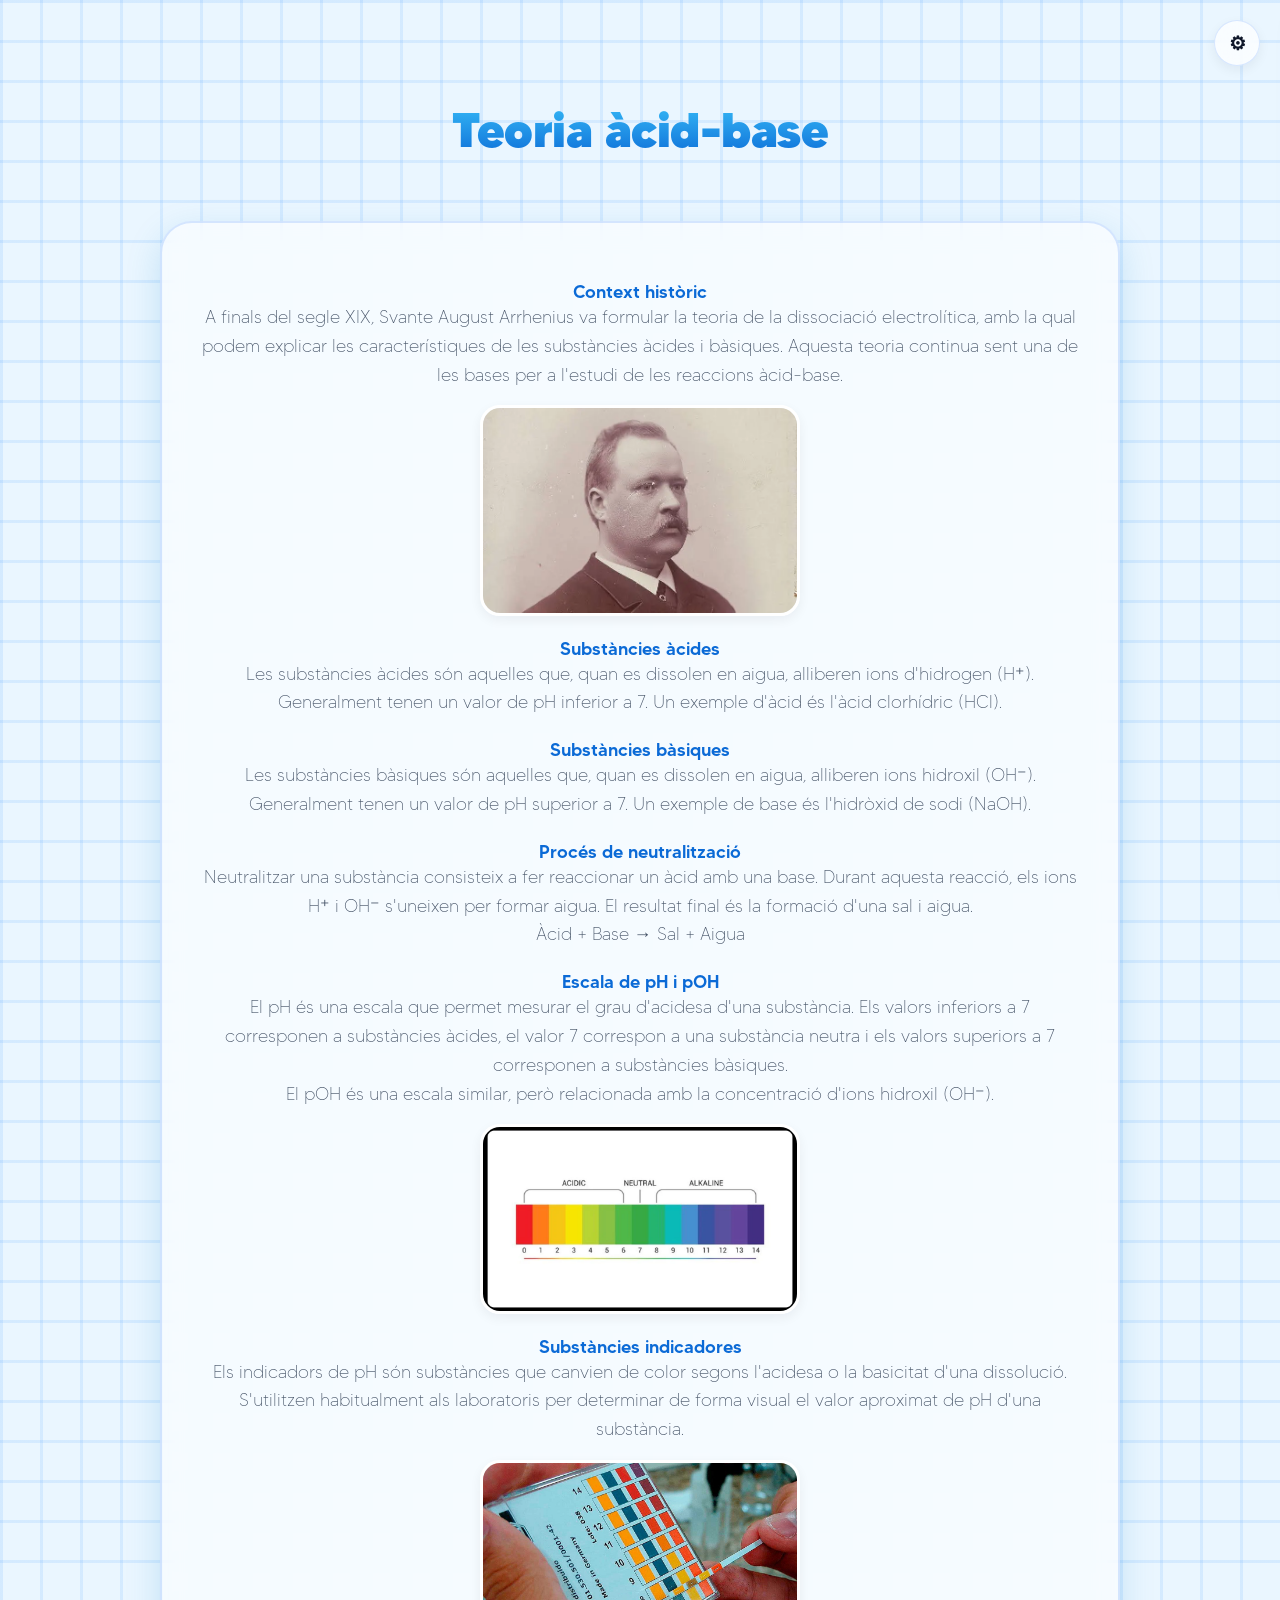
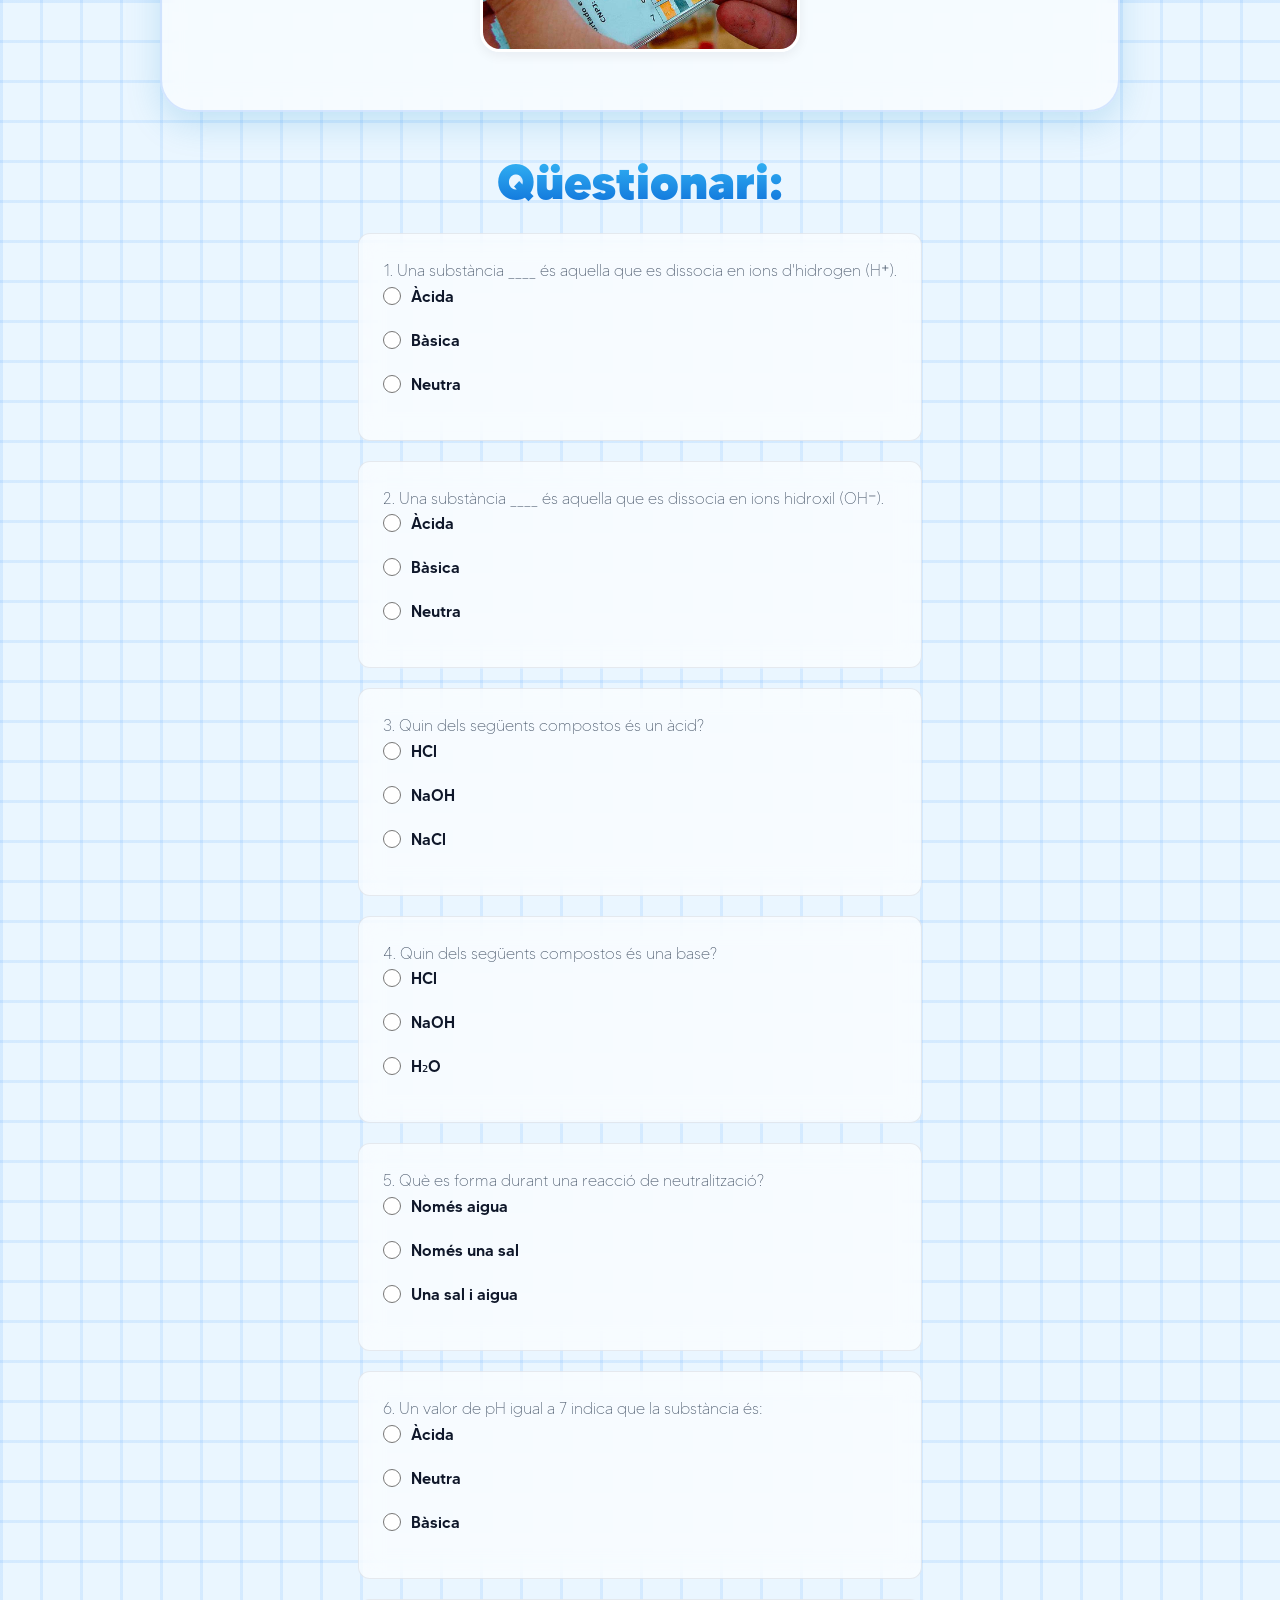
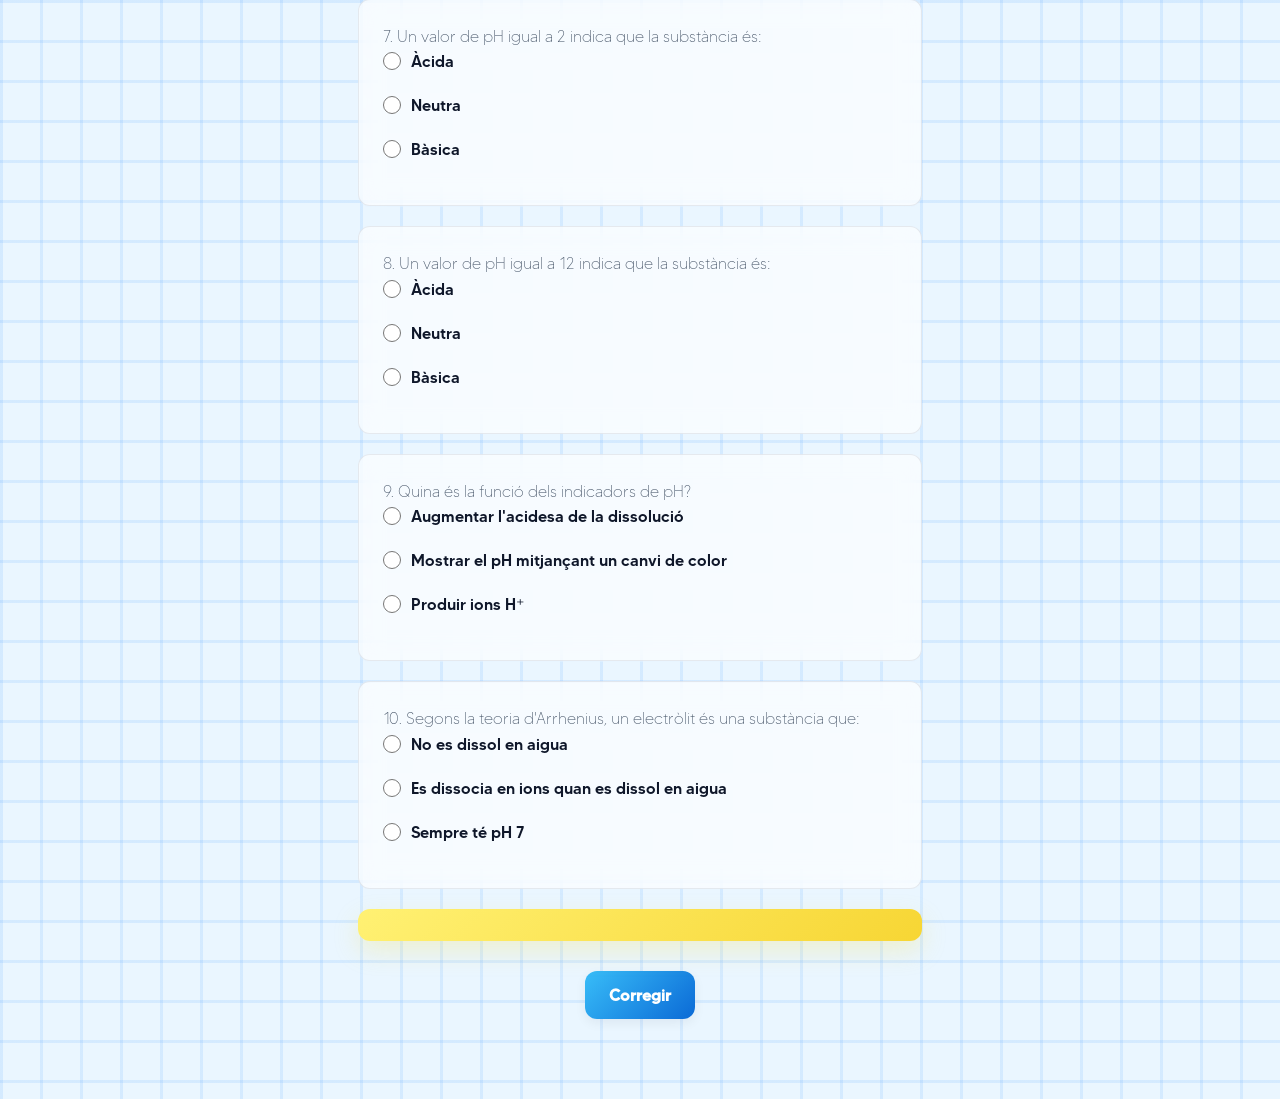
==== commit 25dbc888: "style change" ====
--- a/html_simulator.html
+++ b/html_simulator.html
@@ -5,29 +5,31 @@
   <meta charset="UTF-8" />
   <meta name="viewport" content="width=device-width, initial-scale=1.0" />
   <link rel="icon" type="image/png" href="folders_images/images_icon/favicon.png" />
-  <link id="paletteCSS" rel="stylesheet" href="folders_css/css_palette_light.css" />
-
-  <link rel="stylesheet" href="folders_css/css_base_simulator.css" />
-
+
+
+ <link id="paletteCSS" rel="stylesheet" href="folders_css/css_palette_light.css" />
+ <link rel="stylesheet" href="folders_css/css_base_simulator.css" />
+ 
   <title>simulator_page</title>
 </head>
 
 <body>
-  <header>
-    <div id="settings">
-      <button id="languageButton">English</button>
-
-      <select id="themeSelector">
-        <option value="default">Tema clar</option>
-        <option value="dark">Tema fosc</option>
-        <option value="highContrast">Alt contrast</option>
-      </select>
-
-      <label for="fontSlider">Mida del text:</label>
-
-      <input type="range" id="fontSlider" min="14" max="30" value="18" />
-    </div>
-  </header>
+  <div class="sidebar-wrapper">
+  <button id="settingsButton" aria-label="Configuració">⚙</button>
+  <div id="settings">
+    <button id="languageButton">English</button>
+
+    <select id="themeSelector">
+      <option value="default">Tema clar</option>
+      <option value="dark">Tema fosc</option>
+      <option value="highContrast">Alt contrast</option>
+    </select>
+
+    <label for="fontSlider">Mida del text:</label>
+    <input type="range" id="fontSlider" min="14" max="30" value="18" />
+  </div>
+</div>
+
 
   <main>
     <div id="header">
@@ -94,7 +96,7 @@
 
   <div id="game">
     <br>
-    <h2 id="quizTitle">Qüestionari:</h2>
+    <h3 id="quizTitle">Qüestionari:</h3>
     <br>
     <div class="question">
       <p id="q1text">
--- a/folders_css/css_palette_light.css
+++ b/folders_css/css_palette_light.css
@@ -2,12 +2,9 @@
    --bg-1: #eaf6ff;
    --bg-2: #9fd8ff;
    --bg-3: #349edf;
-   --bg-gradient: linear-gradient(120deg,
-         var(--bg-1),
-         var(--bg-2),
-         var(--bg-3));
+   --bg-gradient: linear-gradient(120deg, var(--bg-1), var(--bg-2), var(--bg-3));
    --bg-size: 300% 300%;
-   --glass: rgba(255, 255, 255, 0.55);
+   --glass: rgba(255, 255, 255, 0.596);
    --glass-strong: rgba(255, 255, 255, 0.75);
    --surface: rgba(255, 255, 255, 0.9);
    --surface-soft: rgba(255, 255, 255, 0.65);
@@ -15,15 +12,12 @@
    --text: #0f172a;
    --muted: #475569;
    --primary: #38bdf8;
-   --primary-dark: #0ea5e9;
-   --primary-hover-gradient: linear-gradient(135deg,
-         var(--primary),
-         var(--primary-dark));
+   --primary-dark: #0b6ad6;
+   --primary-bg-cube: #2f90ff1d;
+   --primary-hover-gradient: linear-gradient(135deg, var(--primary), var(--primary-dark));
    --accent: #f7d634;
    --accent-light: #fff173;
-   --accent-gradient: linear-gradient(135deg,
-         var(--accent-light),
-         var(--accent));
+   --accent-gradient: linear-gradient(135deg, var(--accent-light), var(--accent));
    --border: rgba(59, 130, 246, 0.18);
    --border-soft: rgba(15, 23, 42, 0.08);
    --shadow: 0 12px 35px rgba(2, 132, 199, 0.18);
@@ -31,7 +25,9 @@
    --shadow-hover: 0 18px 45px rgba(2, 132, 199, 0.22);
    --shadow-accent: 0 10px 25px rgba(253, 224, 71, 0.25);
    --blur: blur(12px);
-   --blur-strong: blur(14px);
-   --radius: 16px;
+    --radius: 16px;
    --radius-sm: 12px;
+   --main-img-size: 200px;
+   --example-img-size: 130px;
+   --row-min-height: 350px;
 }
--- a/folders_css/css_base_simulator.css
+++ b/folders_css/css_base_simulator.css
@@ -1,226 +1,374 @@
+
 @font-face {
   font-family: bold_font;
-  src: url(../folders_fonts/black.otf);}
-
+  src: url(../folders_fonts/black.otf);
+}
 @font-face {
   font-family: medium_font;
-  src: url(../folders_fonts/medium.otf);}
-
+  src: url(../folders_fonts/medium.otf);
+}
 @font-face {
   font-family: thin_font;
-  src: url(../folders_fonts/thin.otf);}
+  src: url(../folders_fonts/thin.otf);
+}
 
 * {
   margin: 0;
   padding: 0;
   box-sizing: border-box;
-  font-family: medium_font;
-  justify-content: center;
-  align-items: center;
-}
-
-#main_text,
-#main_text * {
-  font-size: inherit;
+  font-family: medium_font, sans-serif;
 }
 
 body {
-  width: 100%;
+  margin: 0;
+  min-height: 100vh;
+  display: flex;
+  flex-direction: column;
+  align-items: center;
+  justify-content: center;
+  overflow-x: hidden;
+  position: relative;
+  width: 100%;
+  padding: clamp(20px, 5vw, 40px) 20px;
   max-width: 1000px;
-  margin: 0 auto;
-  padding: 40px 20px;
-  display: grid;
-  gap: 16px;
-  color: var(--text);
-  background: var(--bg-gradient);
-  background-size: var(--bg-size);
-  animation: bgFlow 12s ease infinite;
-  align-items: center;
-}
-
-@keyframes bgFlow {
-  0% {
-    background-position: 0% 50%;}
-  50% {
-    background-position: 100% 50%;}
-  100% {
-    background-position: 0% 50%;}
+  margin-inline: auto;
+  gap: 20px;
+  
+  background-color: var(--bg-1);
+  background-image: 
+    linear-gradient(var(--primary-bg-cube) 3px, transparent 3px),
+    linear-gradient(90deg, var(--primary-bg-cube) 3px, transparent 3px);
+  background-size: clamp(20px, 5vw, 40px) clamp(20px, 5vw, 40px);
+  animation: moveGrid 4s linear infinite;
+}
+
+header{
+    display: flex;
+    justify-content: flex-end;
+    width: 100%;
+    gap: 16px;
+}
+
+@keyframes moveGrid {
+  from { background-position: 0 0; }
+  to { background-position: clamp(20px, 5vw, 40px) clamp(20px, 5vw, 40px); }
+}
+
+::selection {
+  color: #ffffff;
+  background: var(--primary-dark);
 }
 
 h1 {
-  align-items: center;
-  justify-content: center;
+  display: flex;
+  justify-content: center;
+  flex-direction: row;
+  padding: 0;
+  font-size: clamp(2rem, 5vw, 3rem);
+  font-family: bold_font;
   text-align: center;
-  font-size: 40px;
-  letter-spacing: 1px;
-  color: var(--accent);
-  font-family: bold_font;
-}
-
-h2 {
-  align-items: center;
-  justify-content: center;
+  background-image: linear-gradient(180deg, var(--primary), var(--primary-dark));
+  background-clip: text;
+  color: transparent;
+  margin-bottom: 8px;
+  margin: 60px;
+  letter-spacing: -0.5px;
+}
+
+h2, h3 {
   text-align: center;
-  font-size: 22px;
+  font-size: 1.35rem;
   color: var(--primary-dark);
   font-family: medium_font;
+  font-weight: 500;
+}
+
+h3 {
+    font-size: clamp(2rem, 5vw, 3rem);
+    background-image: linear-gradient(180deg, var(--primary), var(--primary-dark));
+    background-clip: text;
+    color: transparent;
+    font-family: bold_font;
 }
 
 p {
   color: var(--muted);
   line-height: 1.6;
   font-family: thin_font;
-  font-weight: bold;
-}
-
-div {
-  align-items: center;
-  justify-content: center;
+}
+
+div#main_text {
+  background: var(--glass);
+  backdrop-filter: var(--blur);
+  border: 2px solid var(--border);
+  border-radius: clamp(16px, 3vw, 32px);
+  box-shadow: var(--shadow);
+  padding: clamp(20px, 4vw, 36px);
+  width: 100%;
   text-align: center;
+  --font-size: 18px;
+  font-size: var(--font-size);  
+  animation: popIn 0.7s cubic-bezier(0.175, 0.885, 0.32, 1.275) forwards;
+}
+
+#main_text,
+#main_text * {
+  font-size: inherit;
+}
+
+div#main_text:hover {
+  transform: translateY(-3px);
+  box-shadow: var(--shadow-hover);
+  transition: transform 0.3s ease, box-shadow 0.3s ease;
+}
+
+#settings {
+  display: flex;
+  gap: 16px;
+  align-items: center;
+  justify-content: center;
+  flex-wrap: wrap;
+  padding: 24px;
   background: var(--glass);
-  border: 1px solid var(--border);
-  border-radius: var(--radius);
-  box-shadow: var(--shadow-soft);
   backdrop-filter: var(--blur);
-  padding: 18px;
-  transition: transform 0.25s ease, box-shadow 0.25s ease;
-  margin-bottom: 24px;
-}
-
-div:hover {
-  transform: translateY(-2px);
-  box-shadow: var(--shadow-hover);
-}
-
-#settings {
-  display: flex;
-  gap: 12px;
-  align-items: center;
-  flex-wrap: wrap;
-  background: var(--glass-strong);
-  backdrop-filter: var(--blur-strong);
   border: 1px solid var(--border);
   border-radius: var(--radius);
   box-shadow: var(--shadow);
+  width: 100%;
 }
 
 button,
 select {
-  padding: 8px 14px;
+  display: inline-flex;
+  align-items: center;
+  justify-content: center;
+  height: clamp(40px, 6vw, 48px);
+  padding: 0 clamp(16px, 3vw, 24px);
   border-radius: var(--radius-sm);
   border: 1px solid var(--border);
-  background: var(--surface-alt);
+  background-color: var(--surface-alt);
   color: var(--text);
-  cursor: pointer;
-  transition: all 0.2s ease;
+  font-size: clamp(0.85rem, 2vw, 1rem);
+  font-weight: bold;
+  cursor: pointer;
+  box-shadow: var(--shadow-soft);
+  transition: all 0.3s ease;
 }
 
 button:hover,
 select:hover {
-  background: var(--primary);
-  color: white;
-  border-color: var(--primary);
+  background: var(--primary-dark);
+  color: #ffffff;
+  border-color: var(--primary-dark);
+  transform: translateY(-3px);
+  box-shadow: var(--shadow-hover);
 }
 
 input[type="range"] {
   width: 160px;
-  accent-color: var(--primary);
+  accent-color: var(--primary-dark);
+  cursor:grab;
 }
 
 .question {
-  padding: 14px;
+  padding: clamp(16px, 3vw, 24px);
   border-radius: var(--radius-sm);
   background: var(--surface-soft);
-  border: 1px solid var(--border);
+  border: 1px solid var(--border-soft);
   backdrop-filter: var(--blur);
+  transition: transform 0.3s ease, background-color 0.3s ease;
+  width: 100%;
 }
 
 .question:hover {
-  transform: scale(1.01);
-  transition: 0.2s ease;
+  transform: translateY(-2px);
+  background: var(--surface);
+  border-color: var(--border);
+}
+
+.question label {
+  font-size: 1rem;
+  line-height: 1.5;
+  display: flex;
+  align-items: center;
+  gap: 10px;
+  cursor: pointer;
+}
+
+.question input[type="radio"],
+.question input[type="checkbox"] {
+  accent-color: var(--primary-dark);
+  width: 18px;
+  height: 18px;
+  cursor: pointer;
 }
 
 img {
+  display: block;
   width: 100%;
   max-width: 320px;
-  margin-top: 10px;
-  border-radius: var(--radius-sm);
-  border: 1px solid var(--border);
+  margin: 16px auto 0 auto;
+  object-fit: contain;
+  border-radius: 20px;
+  border: 3px solid #ffffff;
   box-shadow: var(--shadow-soft);
-  transition: transform 0.3s ease;
+  transition: transform 0.3s cubic-bezier(0.34, 1.56, 0.64, 1), box-shadow 0.3s ease;
 }
 
 img:hover {
-  transform: scale(1.02) rotate(0.3deg);
+  transform: scale(1.08);
+  box-shadow: var(--shadow-hover);
 }
 
 #resultat {
-  font-size: 18px;
+  font-size: 1.1rem;
   font-weight: 600;
-  padding: 12px;
+  padding: 16px;
   border-radius: var(--radius-sm);
   background: var(--accent-gradient);
   color: var(--text);
   box-shadow: var(--shadow-accent);
-  animation: popIn 0.4s ease;
+  text-align: center;
+  animation: popIn 0.4s cubic-bezier(0.175, 0.885, 0.32, 1.275) forwards;
 }
 
 @keyframes popIn {
-  from {
-    opacity: 0;
-    transform: scale(0.95);}
-  to {
-    opacity: 1;
-    transform: scale(1);}
+  0% { opacity: 0; transform: scale(0.95) translateY(10px); }
+  60% { opacity: 1; transform: scale(1.03) translateY(-2px); }
+  100% { opacity: 1; transform: scale(1); }
 }
 
 #res {
-  padding: 10px 16px;
+  padding: 12px 24px;
   border-radius: var(--radius-sm);
   background: var(--primary-hover-gradient);
-  color: white;
+  color: #ffffff;
   border: none;
-  cursor: pointer;
-  transition: all 0.2s ease;
+  font-size: 1rem;
+  font-weight: bold;
+  cursor: pointer;
+  box-shadow: var(--shadow-soft);
+  display: block;
+  margin: 10px auto 0 auto;
+  transition: all 0.3s ease;
 }
 
 #res:hover {
-  filter: brightness(1.1);
-  transform: translateY(-2px);
+  filter: brightness(1.05);
+  transform: translateY(-3px);
+  box-shadow: var(--shadow);
 }
 
 #res:active {
-  transform: scale(0.98);
-}
-
-.question label {
-  font-size: inherit;
-  line-height: 1.4;
-}
-
-.question input {
-  transform: scale(1);
-  margin-right: 6px;
-}
-
-#main_text {
-  --font-size: 18px;
-  font-size: var(--font-size);
-}
-
-#main_text,
-#main_text * {
-  font-size: inherit;
+  transform: translateY(0) scale(0.98);
 }
 
 #loader {
   position: fixed;
   inset: 0;
   z-index: 9999;
-  background: linear-gradient(120deg, #1a72d7, #003297);
-  display: flex;
-  justify-content: center;
-  align-items: center;
+  background: var(--primary-hover-gradient);
+  display: flex;
+  justify-content: center;
+  align-items: center;
+  gap: 10px;
   opacity: 1;
   transition: opacity 0.5s ease;
-}+}
+
+#loader div {
+  width: 20px;
+  height: 20px;
+  background-color: var(--bg-1);
+  border-radius: 50%;
+  animation: jump 0.35s infinite alternate;
+}
+
+
+.sidebar-wrapper {
+  position: fixed;
+  top: 20px;
+  right: 20px;
+  z-index: 1000;
+  display: flex;
+  align-items: center;
+  gap: 12px;
+}
+
+button#settingsButton {
+  width: 46px;
+  height: 46px;
+  padding: 0;
+  display: flex;
+  align-items: center;
+  justify-content: center;
+  font-size: 1.2rem;
+  border-radius: 50%;
+  border: 1px solid var(--border);
+  background-color: var(--glass-strong);
+  backdrop-filter: var(--blur);
+  color: var(--text);
+  cursor: pointer;
+  box-shadow: var(--shadow-soft);
+  transition: transform 0.4s cubic-bezier(0.175, 0.885, 0.32, 1.275), 
+              background-color 0.3s ease, 
+              box-shadow 0.3s ease;
+  z-index: 1002;
+}
+
+button#settingsButton:hover {
+  background: var(--primary-hover-gradient);
+  color: #ffffff;
+  border-color: var(--primary-dark);
+  transform: scale(1.1) rotate(45deg);
+  box-shadow: var(--shadow-hover);
+}
+
+.sidebar-wrapper.panel-open button#settingsButton {
+  transform: translateX(-300px) rotate(-45deg); }
+.sidebar-wrapper.panel-open button#settingsButton:hover {
+  transform: translateX(-300px) scale(1.1) rotate(0deg);
+}
+
+#settings {
+  position: fixed;
+  right: -320px; 
+  top: 0;
+  bottom: 0;
+  width: 290px;
+  height: 100vh;
+  display: flex;
+  flex-direction: column;
+  gap: 20px;
+  align-items: stretch;
+  justify-content: flex-start;
+  padding: 80px 24px 24px 24px; 
+  backdrop-filter: var(--blur-strong);
+  border-left: 4px solid var(--primary); 
+  box-shadow: var(--shadow);
+  z-index: 1001;
+    transition: right 0.5s cubic-bezier(0.77, 0, 0.175, 1);
+}
+
+.sidebar-wrapper.panel-open #settings {
+  right: 0; 
+}
+
+#settings button,
+#settings select,
+#settings input[type="range"] {
+  width: 100%; 
+  margin: 0;
+}
+
+#settings label {
+  color: var(--muted);
+  font-family: medium_font, sans-serif;
+  font-size: 0.9rem;
+  margin-top: 10px;
+  margin-bottom: -5px;
+}
+
+span {
+  color: var(--text);
+}
